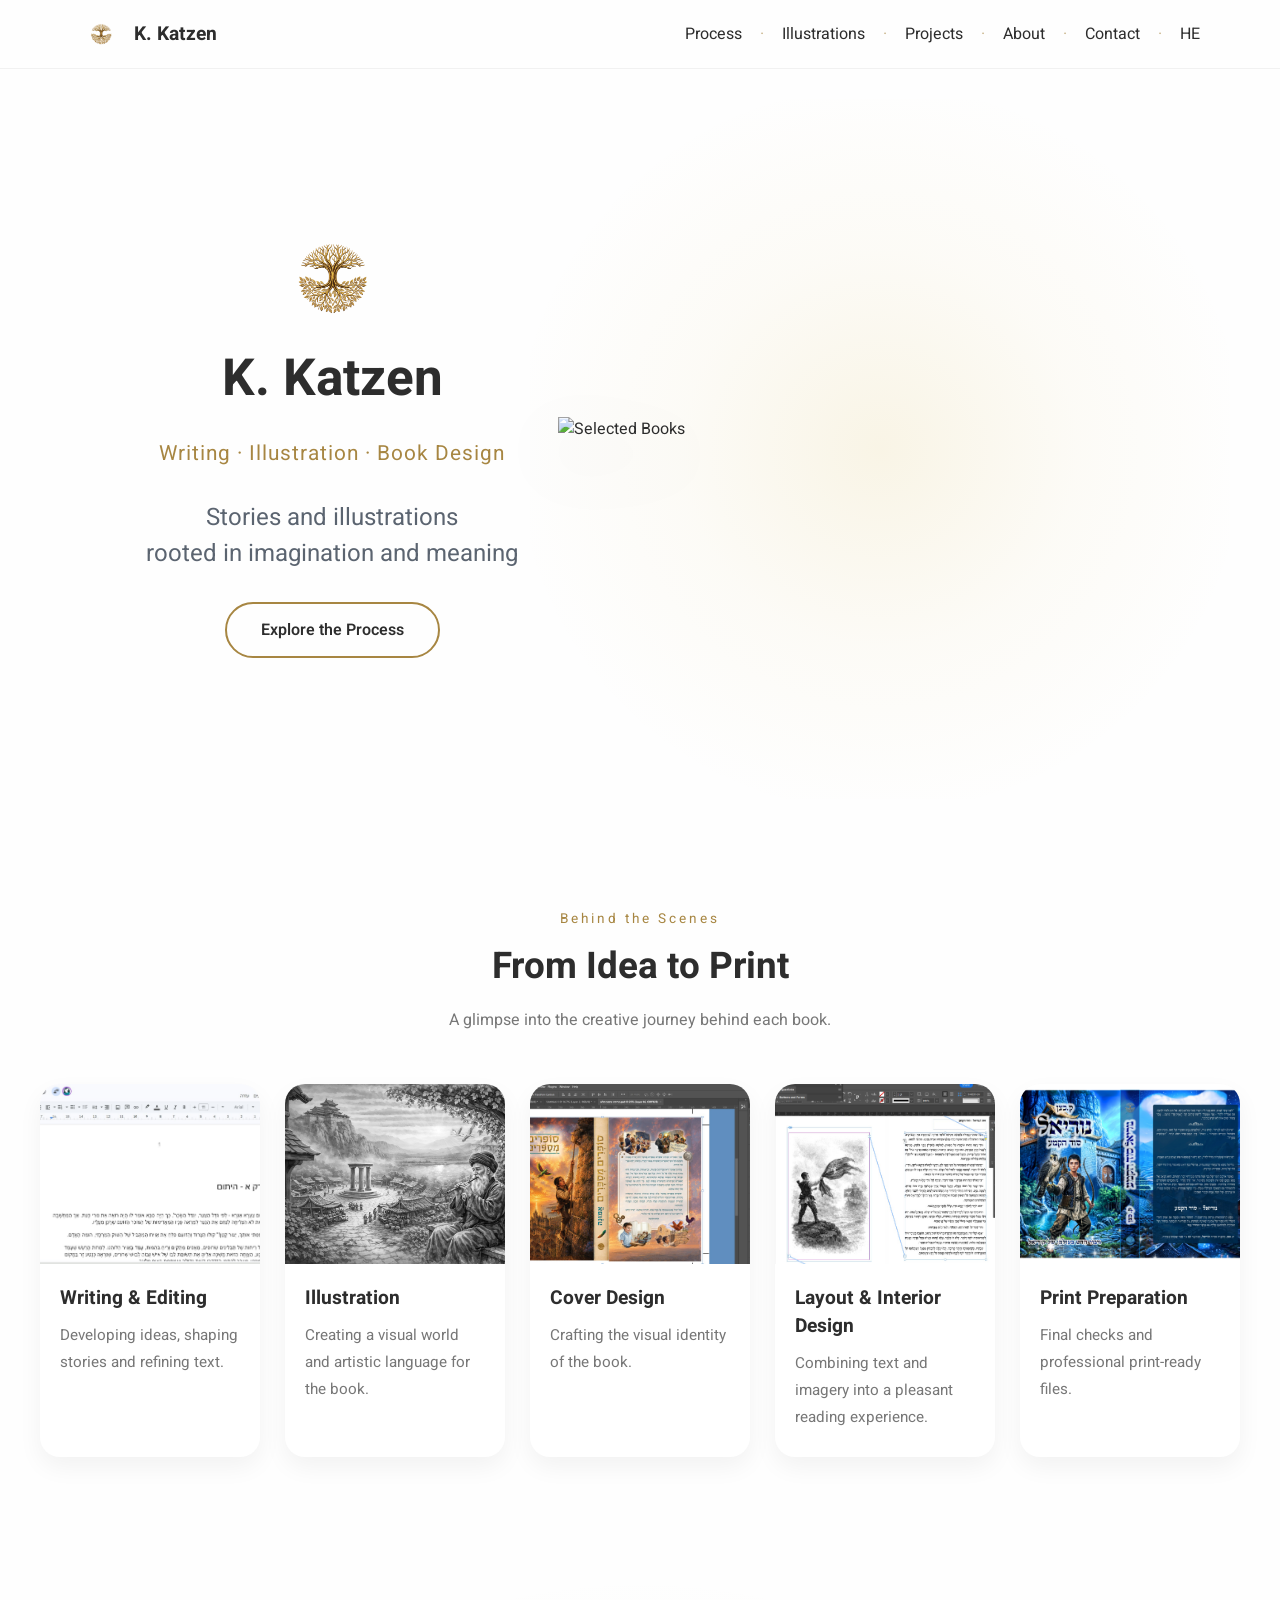
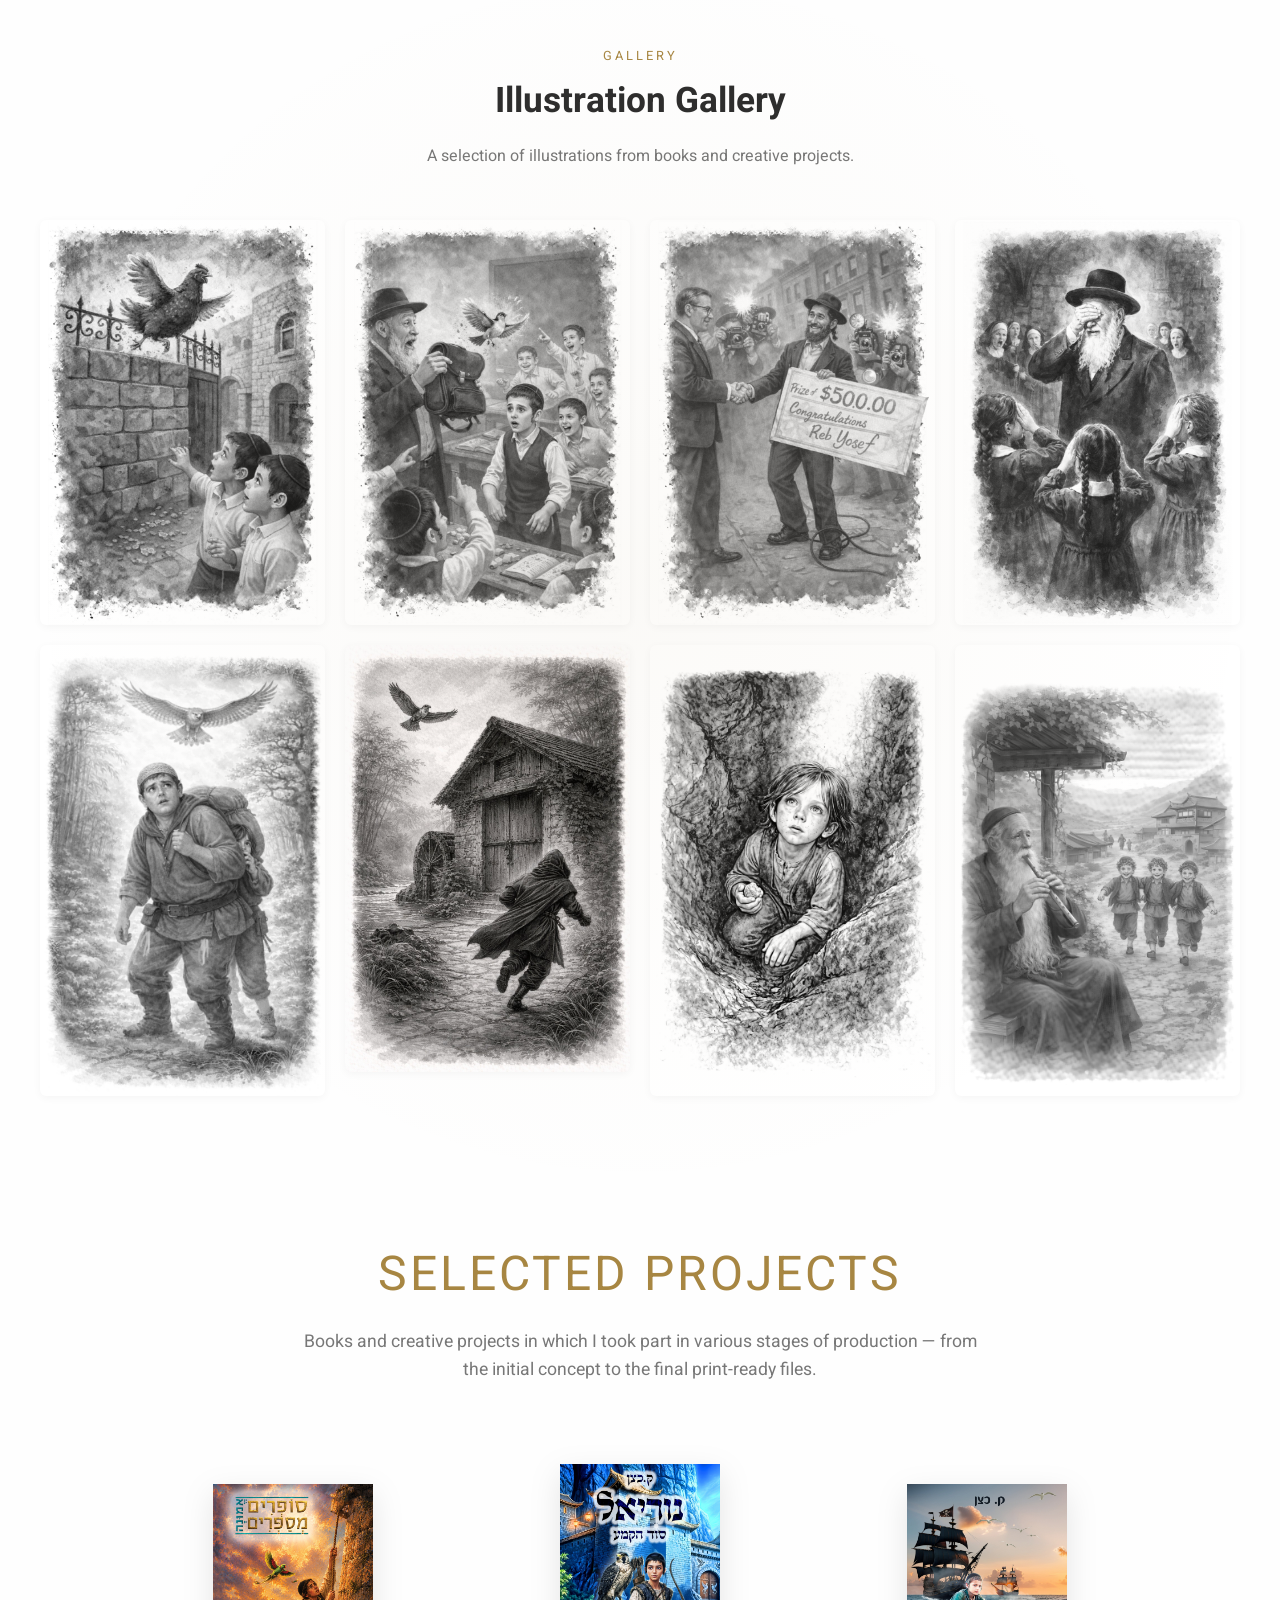
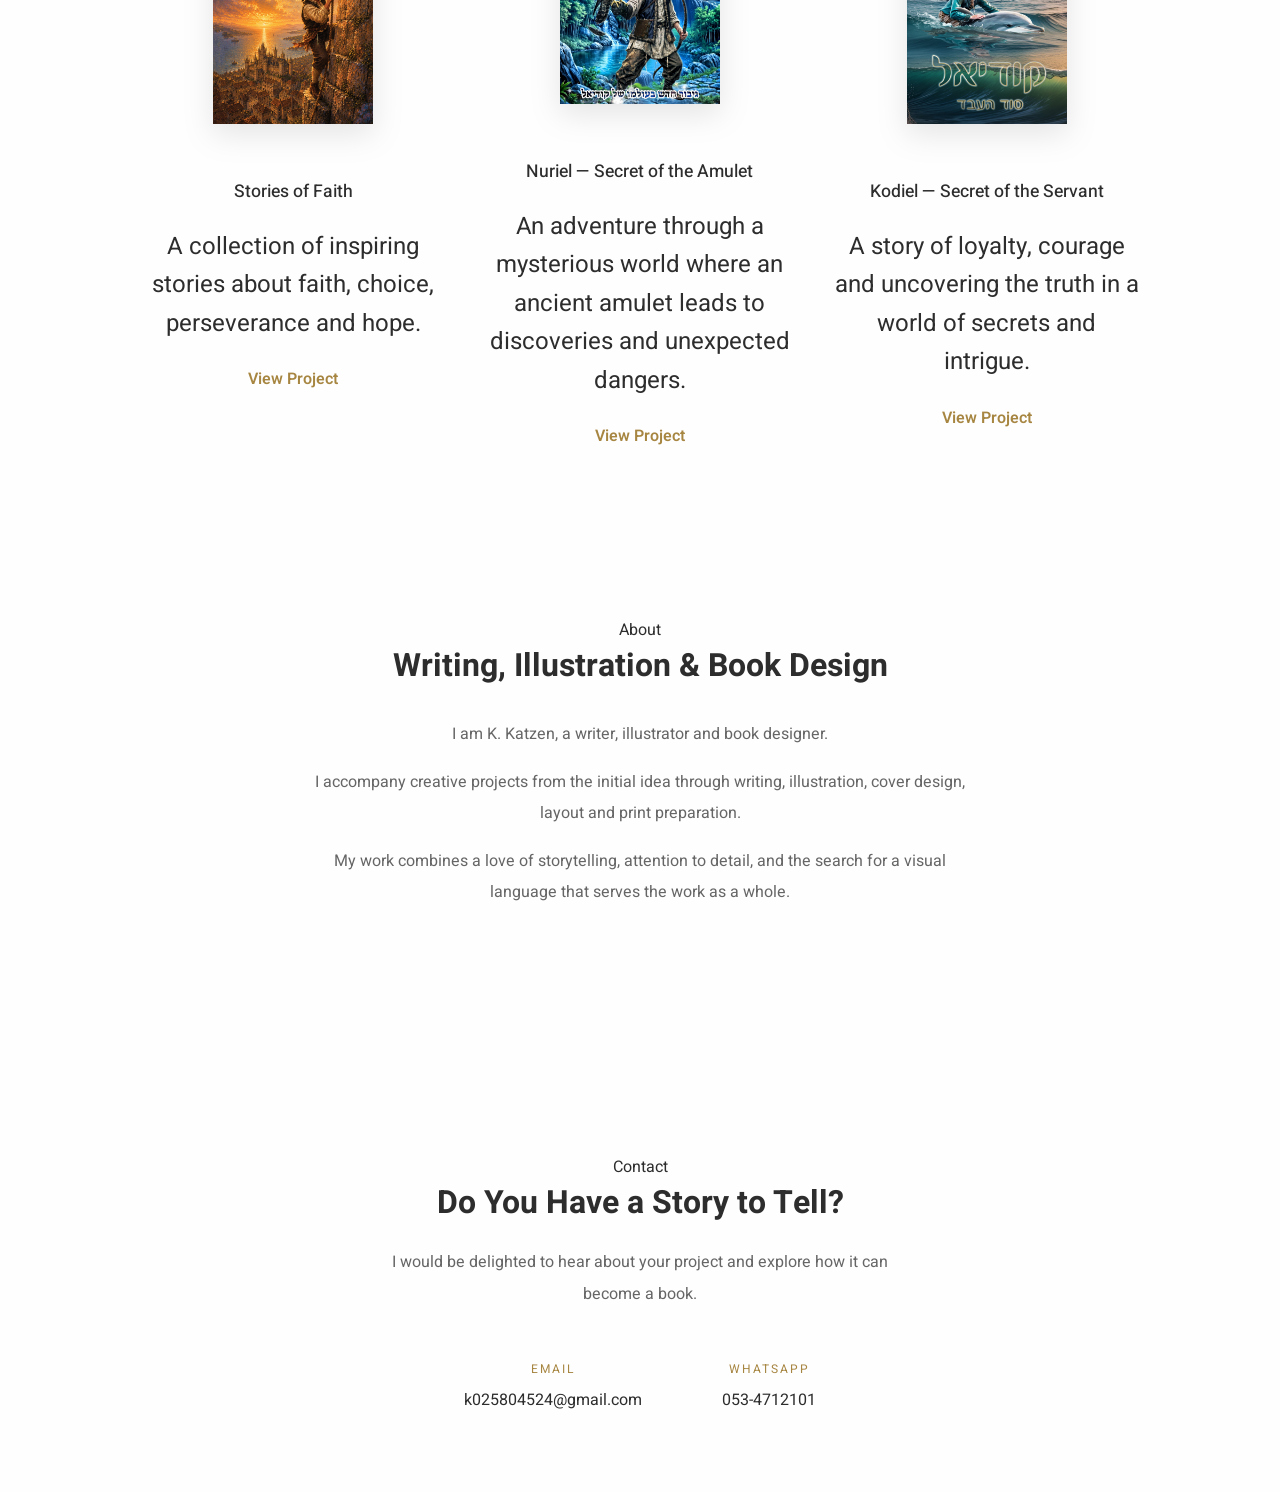
==== en/index.html @ 832d8369 "Update index.html" ====
<!DOCTYPE html>
<html lang="en">
<head>
<meta charset="UTF-8">
<meta name="viewport" content="width=device-width, initial-scale=1.0">
<title>K. Katzen</title>

<link rel="stylesheet" href="../css/style.css">
<link rel="preconnect" href="https://fonts.googleapis.com">
<link rel="preconnect" href="https://fonts.gstatic.com" crossorigin>
<link href="https://fonts.googleapis.com/css2?family=Heebo:wght@300;400;500;700;800&display=swap" rel="stylesheet">
    <link rel="icon" type="image/png" href="../images/logo.png">
</head>
<body>

<header class="site-header">
    <a href="index.html" class="brand">
        <img src="../images/logo.png" alt="Logo">
        <span>K. Katzen</span>
    </a>

    <nav>
        <a href="#process">Process</a><span>·</span>
        <a href="#illustrations">Illustrations</a><span>·</span>
        <a href="#books">Projects</a><span>·</span>
        <a href="#about">About</a><span>·</span>
        <a href="#contact">Contact</a><span>·</span>
        <a href="../index.html">HE</a>
    </nav>
</header>

<section class="hero">
    <div class="text">
        <img class="logo" src="../images/logo.png" alt="K. Katzan">
        <h1>K. Katzen</h1>

        <p class="tagline">Writing · Illustration · Book Design</p>

        <p class="subtitle">
            Stories and illustrations<br>
            rooted in imagination and meaning
        </p>

        <a class="button" href="#process">
            Explore the Process
        </a>
    </div>

    <div class="hero-particles"></div>

    <img class="book-cover"
         src="../images/books-showcase.png"
         alt="Selected Books">
</section>

<section id="process" class="process">
    <div class="process-header">
        <span class="process-tag">Behind the Scenes</span>
        <h2>From Idea to Print</h2>
        <p>A glimpse into the creative journey behind each book.</p>
    </div>

    <div class="process-grid">
        <div class="process-card">
            <img src="../images/process-writing.jpg" alt="Writing">
            <h3>Writing & Editing</h3>
            <p>Developing ideas, shaping stories and refining text.</p>
        </div>

        <div class="process-card">
            <img src="../images/process-illustration.jpg" alt="Illustration">
            <h3>Illustration</h3>
            <p>Creating a visual world and artistic language for the book.</p>
        </div>

        <div class="process-card">
            <img src="../images/process-cover.jpg" alt="Cover Design">
            <h3>Cover Design</h3>
            <p>Crafting the visual identity of the book.</p>
        </div>

        <div class="process-card">
            <img src="../images/process-layout.jpg" alt="Layout">
            <h3>Layout & Interior Design</h3>
            <p>Combining text and imagery into a pleasant reading experience.</p>
        </div>

        <div class="process-card">
            <img src="../images/process-print.jpg" alt="Print Preparation">
            <h3>Print Preparation</h3>
            <p>Final checks and professional print-ready files.</p>
        </div>
    </div>
</section>

<section id="illustrations" class="illustrations">
    <div class="illustrations-header">
        <span class="illustrations-tag">Gallery</span>
        <h2>Illustration Gallery</h2>
        <p>A selection of illustrations from books and creative projects.</p>
    </div>

    <div class="illustrations-grid">
        <img src="../images/illustration1.jpg" alt="Illustration 1">
        <img src="../images/illustration2.jpg" alt="Illustration 2">
        <img src="../images/illustration3.jpg" alt="Illustration 3">
        <img src="../images/illustration4.jpg" alt="Illustration 4">
        <img src="../images/illustration5.jpg" alt="Illustration 5">
        <img src="../images/illustration6.jpg" alt="Illustration 6">
        <img src="../images/illustration7.jpg" alt="Illustration 7">
        <img src="../images/illustration8.jpg" alt="Illustration 8">
    </div>
</section>

<section id="books" class="books">
    <div class="books-header">
        <span class="books-tag2">Selected Projects</span>
        <p class="section-intro">
            Books and creative projects in which I took part in various stages of production — from the initial concept to the final print-ready files.
        </p>
    </div>

    <div class="books-grid">

        <a href="book-sofrim.html" class="book-card">
            <div class="book-image">
                <img src="../images/sofrim.png" alt="Stories of Faith">
            </div>
            <h3>Stories of Faith</h3>
            <p>A collection of inspiring stories about faith, choice, perseverance and hope.</p>
            <span class="book-link">View Project</span>
        </a>

        <a href="book-nuriel.html" class="book-card featured">
            <div class="book-image">
                <img src="../images/nuriel.png" alt="Nuriel – Secret of the Amulet">
            </div>
            <h3>Nuriel — Secret of the Amulet</h3>
            <p>An adventure through a mysterious world where an ancient amulet leads to discoveries and unexpected dangers.</p>
            <span class="book-link">View Project</span>
        </a>

        <a href="book-kodiel.html" class="book-card">
            <div class="book-image">
                <img src="../images/aeved.png" alt="Kodiel – Secret of the Servant">
            </div>
            <h3>Kodiel — Secret of the Servant</h3>
            <p>A story of loyalty, courage and uncovering the truth in a world of secrets and intrigue.</p>
            <span class="book-link">View Project</span>
        </a>

    </div>
</section>

<section id="about" class="about">
    <div class="about-content">
        <span class="section-tag">About</span>

        <h2>Writing, Illustration & Book Design</h2>

        <p>I am K. Katzen, a writer, illustrator and book designer.</p>

        <p>
            I accompany creative projects from the initial idea through writing,
            illustration, cover design, layout and print preparation.
        </p>

        <p>
            My work combines a love of storytelling, attention to detail,
            and the search for a visual language that serves the work as a whole.
        </p>
    </div>
</section>

<section id="contact" class="contact">
    <div class="contact-content">

        <span class="section-tag">Contact</span>

        <h2>Do You Have a Story to Tell?</h2>

        <p>
            I would be delighted to hear about your project and explore how it can become a book.
        </p>

        <div class="contact-details">

            <div class="contact-item">
                <span class="contact-title">Email</span>
                <a href="mailto:k025804524@gmail.com">k025804524@gmail.com</a>
            </div>

            <div class="contact-item">
                <span class="contact-title">WhatsApp</span>
                <a href="https://wa.me/972534712101">053-4712101</a>
            </div>

        </div>

    </div>
</section>

<div id="lightbox" class="lightbox">

    <button class="lightbox-close">×</button>

    <button class="lightbox-prev">‹</button>

    <img id="lightbox-img" src="" alt="">

    <button class="lightbox-next">›</button>

    <div class="lightbox-counter">
        <span id="current-image">1</span>
        /
        <span id="total-images">1</span>
    </div>

</div>
<script>

document.addEventListener('DOMContentLoaded', () => {

    const images =
        Array.from(document.querySelectorAll('.illustrations-grid img'));

    const lightbox =
        document.getElementById('lightbox');

    const lightboxImg =
        document.getElementById('lightbox-img');

  const prevBtn =
document.querySelector('.lightbox-prev');

const nextBtn =
document.querySelector('.lightbox-next');
   
    const currentImage =
        document.getElementById('current-image');

    const totalImages =
        document.getElementById('total-images');
   document
.querySelector('.lightbox-close')
.addEventListener('click',closeLightbox);

    let currentIndex = 0;

    let touchStartX = 0;
    let touchEndX = 0;

    totalImages.textContent = images.length;

    function updateCounter(){

        currentImage.textContent = currentIndex + 1;

    }

    function openImage(index){

        currentIndex = index;

        lightboxImg.src = images[index].src;

        updateCounter();

        lightbox.classList.add('active');

        document.body.style.overflow = 'hidden';
    }

    function closeLightbox(){

        lightbox.classList.remove('active');

        document.body.style.overflow = '';

    }

    function nextImage(){

        currentIndex++;

        if(currentIndex >= images.length){

            currentIndex = 0;
        }

        lightboxImg.src = images[currentIndex].src;

        updateCounter();
    }

    function prevImage(){

        currentIndex--;

        if(currentIndex < 0){

            currentIndex = images.length - 1;
        }

        lightboxImg.src = images[currentIndex].src;

        updateCounter();
    }

    images.forEach((img,index)=>{

        img.addEventListener('click',()=>{

            openImage(index);

        });

    });

    nextBtn.addEventListener('click',(e)=>{

        e.stopPropagation();

        nextImage();

    });

    prevBtn.addEventListener('click',(e)=>{

        e.stopPropagation();

        prevImage();

    });

    document.addEventListener('keydown',(e)=>{

        if(!lightbox.classList.contains('active')) return;

        if(e.key === 'ArrowRight'){

            nextImage();
        }

        if(e.key === 'ArrowLeft'){

            prevImage();
        }

        if(e.key === 'Escape'){

            closeLightbox();
        }

    });

    lightbox.addEventListener('click',(e)=>{

        if(e.target === lightbox){

            closeLightbox();
        }

    });

    lightboxImg.addEventListener('touchstart',(e)=>{

        touchStartX = e.changedTouches[0].screenX;

    });

    lightboxImg.addEventListener('touchend',(e)=>{

        touchEndX = e.changedTouches[0].screenX;

        const swipeDistance =
            touchEndX - touchStartX;

        if(swipeDistance > 60){

            prevImage();
        }

        if(swipeDistance < -60){

            nextImage();
        }

    });

});

</script>
</body>
</html>
---- css/style.css ----
:root{
    --gold:#A78642;
    --dark:#2D2D2D;
    --turquoise:#4E9AA4;
    --bg:#FEFEFE;
}
html{
    scroll-behavior:smooth;
}
/* HEADER */

.site-header{
    position:sticky;
    top:0;

    display:flex;
    justify-content:space-between;
    align-items:center;

    padding:20px 80px;

    background:rgba(254,254,254,.92);
    backdrop-filter:blur(10px);

    z-index:1000;

    border-bottom:1px solid rgba(0,0,0,.05);
}
.brand{
    display:flex;
    align-items:center;
    gap:12px;

    text-decoration:none;
    color:inherit;
}

.brand img{
    width:42px;
}

.brand span{
    font-size:1.2rem;
    font-weight:700;
    color:var(--dark);
}

.site-header nav{
    display:flex;
    align-items:center;
    gap:18px;
}

.site-header nav span{
    color:var(--gold);
    opacity:.6;
}

.site-header nav a{
    text-decoration:none;
    color:var(--dark);
    font-size:1rem;
    transition:.3s;
}

.site-header nav a:hover{
    color:var(--gold);
}

body{
    margin:0;
    background:#fefefe;
    font-family:'Heebo',sans-serif;
    color:#2d2d2d;
}
.logo{
    width:140px;
    display:block;
    margin:0 auto 25px;
}

/* צמצום הרווח הכללי והגדלת אזור התוכן */
.hero {
    position: relative;

    min-height: 80vh;
    display: flex;
    align-items: center;
    justify-content: center;
    gap: 20px;
    padding: 20px 40px;
}

.hero > img{
    max-width:700px;
    filter:drop-shadow(0px 25px 35px rgba(0,0,0,.15));
}

.text {
    max-width: 420px; /* הוקטן מ-550px כדי שהטקסט יהיה קומפקטי ואסוף */
    text-align: center;
}

h1 {
    font-size: 3.2rem; /* הוקטן מ-4.2rem כדי להחזיר פרופורציה */
    font-weight: 700;
    color: var(--dark);
    margin: 0;
}

p{
    font-size:24px;
    line-height:1.6;
}

.button {
    display: block;
    width: fit-content;
    margin: 15px auto 0;
    padding: 14px 34px;
    border: 2px solid var(--gold);
    border-radius: 999px;
    color: var(--dark);
    background: transparent; /* נשאר שקוף כפי שביקשת */
    text-decoration: none;
    font-weight: 600;
    transition: all .3s ease;
}

.button:hover {
    background: var(--gold);
    color: white;
}
.subtitle{
    max-width:420px;
    margin:30px auto;
    line-height:1.5;
    color:#5B6470;
}
.tagline{
    color:var(--gold);
    font-size:1.3rem;
    margin-top:20px;
    letter-spacing:1px;
}
.book-cover {
    transform: translateY(-20px); /* הרמה קלה ומעודנת יותר של הספר */
    
    /* הגדלת המידות */
    max-width: 600px; /* הגדלנו מ-450px כדי לאפשר לו לגדול במסכים גדולים */
    width: 45vw;      /* הגדלנו מ-35vw - עכשיו הוא יתפוס כמעט חצי מרוחב המסך */
    
    filter: drop-shadow(0 30px 40px rgba(0,0,0,.15));
    transition: transform .3s ease; /* הוספת אנימציה חלקה */
}
.hero::before {
    content: "";
    position: absolute;

    width: 700px;
    height: 700px;

    right: 50px;
    top: 50%;

    transform: translateY(-50%);

    background: radial-gradient(
        circle,
        rgba(212,175,55,.12) 0%,
        rgba(212,175,55,.04) 40%,
        transparent 75%
    );

    pointer-events: none;
}

.hero-books{
    display:flex;
    justify-content:center;
    gap:15px;
    margin-top:40px;
}

.hero-books img{
    height:120px;
    width:auto;

    border-radius:8px;

    box-shadow:
        0 10px 25px rgba(0,0,0,.12);

    transition:.3s;
}

.hero-books img:hover{
    transform:translateY(-5px);
}
/* האזור הכללי של הספרים */
.books-header{
    text-align:center;
    max-width:700px;
    margin:0 auto 60px;
}

.books-tag{
    display:block;
    color:var(--gold);
    font-size:.9rem;
    letter-spacing:3px;
    margin-bottom:10px;
    text-transform:uppercase;
}
.books-tag2{
    display:block;
    color:var(--gold);
    font-size:3rem;
    letter-spacing:3px;
    margin-bottom:10px;
    text-transform:uppercase;
}
.book-image{
    display:flex;
    justify-content:center;
    align-items:center;
    min-height:320px;
}

.featured{
    transform:translateY(-20px);
}

.featured img{
    max-width:190px;
}

.featured:hover{
    transform:translateY(-28px);
}
.book-link{
    color:var(--gold);
    font-weight:600;
}
@media (max-width:900px){

    .featured{
        transform:none;
    }

    .featured:hover{
        transform:translateY(-8px);
    }

}

.books {
    padding: 40px 80px; /* הוקטן מ-120px כדי להקפיץ את הספרים למעלה */
    background: #fefefe;
}

/* כותרת קומפקטית יותר */
.books h2 {
    text-align: center;
    font-size: 2.2rem; /* הוקטן מ-3rem */
    color: var(--dark);
    margin: 0 0 5px 0;
}

/* פסקה קרובה יותר */
.section-intro {
    text-align: center;
    color: #777;
    margin-bottom: 30px; /* הוקטן מ-60px כדי שהגריד יעלה למעלה */
    font-size: 1.1rem;
}

/* גריד הספרים */
.books-grid {
    display: grid;
    grid-template-columns: repeat(3, 1fr);
    gap: 40px;
    max-width: 1000px; /* שומר על הספרים מרוכזים ויפים */
    margin: 0 auto;
}

/* עיצוב כרטיס הספר כקישור נלחץ */
.book-card {
    text-align: center;
    text-decoration: none; /* מבטל קו תחתון של קישורים */
    color: inherit; /* שומר על צבע הטקסט המקורי */
    display: block;
}

/* הקטנת תמונות הספרים כדי שייכנסו בבת אחת */
.book-card img {
    width: 100%;
    max-width: 160px; /* הוקטן מ-200px כדי למנוע חיתוך במסכים קטנים */
    height: auto;
    transition: transform .35s ease, filter .35s ease;
    filter: drop-shadow(0 10px 15px rgba(0,0,0,.10));
}

/* אפקט מעבר עכבר יוקרתי */
.book-card img:hover {
    transform: translateY(-8px) scale(1.04);
    filter: drop-shadow(0 15px 25px rgba(0,0,0,.15));
}

/* כותרת הספר מתחת לתמונה */
.book-card h3 {
    margin-top: 15px;
    font-size: 1.1rem;
    font-weight: 500;
    color: var(--dark);
    transition: color 0.3s ease;
}

/* שינוי צבע הטקסט כשהעכבר מעל כל אזור הכרטיס */
.book-card:hover h3 {
    color: var(--gold);
}


/* =========================
   PROCESS
========================= */

.process{
    padding:80px 40px 100px;
    background:#fefefe;
}

.process-header{
    text-align:center;
    margin-bottom:50px;
}

.process-tag{
    display:block;

    color:var(--gold);

    font-size:.85rem;

    letter-spacing:3px;

    margin-bottom:10px;
}

.process-header h2{
    font-size:2.3rem;

    margin:0 0 15px;

    color:var(--dark);
}

.process-header p{
    font-size:1rem;

    color:#777;

    margin:0;
}

.process-grid{

    max-width:1300px;

    margin:auto;

    display:grid;

    grid-template-columns:
        repeat(auto-fit,minmax(220px,1fr));

    gap:25px;
}

.process-card{

    background:white;

    border-radius:20px;

    overflow:hidden;

    box-shadow:
        0 10px 25px rgba(0,0,0,.05);

    transition:
        transform .3s ease,
        box-shadow .3s ease;
}

.process-card:hover{

    transform:translateY(-6px);

    box-shadow:
        0 20px 40px rgba(0,0,0,.1);
}

.process-card img{

    width:100%;

    height:180px;

    object-fit:cover;

    display:block;
}

.process-card h3{

    margin:20px 20px 10px;

    font-size:1.2rem;

    color:var(--dark);
}

.process-card p{

    margin:0 20px 25px;

    font-size:.95rem;

    line-height:1.8;

    color:#777;
}

/* MOBILE */

@media (max-width:900px){

    .process{
        padding:60px 25px 80px;
    }

    .process-header h2{
        font-size:1.9rem;
    }

    .process-grid{
        grid-template-columns:1fr;
    }
}
/* =========================
   ILLUSTRATIONS
========================= */

.illustrations{

    position:relative;

    padding:90px 40px;

    background:#fefefe;
}

.illustrations::before{

    content:"";

    position:absolute;

    inset:0;

    background:
        radial-gradient(
            circle at center,
            rgba(167,134,66,.04),
            transparent 70%
        );

    pointer-events:none;
}

.illustrations-header{

    text-align:center;

    max-width:700px;

    margin:0 auto 50px;
}

.illustrations-tag{

    display:block;

    color:var(--gold);

    font-size:.8rem;

    letter-spacing:3px;

    margin-bottom:10px;

    text-transform:uppercase;
}

.illustrations-header h2{

    margin:0 0 15px;

    font-size:2.2rem;

    font-weight:700;

    color:var(--dark);
}

.illustrations-header p{

    margin:0;

    font-size:1rem;

    color:#777;

    line-height:1.8;
}

/* =========================
   MASONRY GALLERY
========================= */

.illustrations-grid{

    max-width:1400px;

    margin:auto;

    column-count:4;

    column-gap:20px;
}

.illustrations-grid img{

    width:100%;

    display:block;

    margin-bottom:20px;

    border-radius:6px;

    cursor:pointer;

    background:white;

   box-shadow:
    0 2px 8px rgba(0,0,0,.04);

    transition:
        transform .3s ease,
        box-shadow .3s ease;
}

.illustrations-grid img:hover{

    transform:translateY(-5px);

    box-shadow:
        0 18px 40px rgba(0,0,0,.14);
}

/* =========================
   LIGHTBOX
========================= */

.lightbox{

    position:fixed;

    inset:0;

    display:flex;

    justify-content:center;

    align-items:center;

   background:rgba(254,254,254,.96);

backdrop-filter:blur(10px);

    opacity:0;

    visibility:hidden;

    transition:.25s ease;

    z-index:9999;
}

.lightbox.active{

    opacity:1;

    visibility:visible;
}
.lightbox-close{

    position:absolute;

    top:25px;
    right:30px;

    border:none;
    background:none;

    font-size:42px;
    font-weight:300;

    color:rgba(120,120,120,.8);

    cursor:pointer;

    transition:.2s;
}

.lightbox-close:hover{
    color:var(--gold);
}
.lightbox-prev,
.lightbox-next{

    position:absolute;

    top:50%;

    transform:translateY(-50%);

    border:none;
    background:none;

    font-size:70px;

    font-weight:200;

    color:rgba(140,140,140,.55);

    cursor:pointer;

    transition:.25s;

    z-index:10000;
}

.lightbox-prev{
    left:35px;
}

.lightbox-next{
    right:35px;
}

.lightbox-prev:hover,
.lightbox-next:hover{

    color:rgba(140,140,140,.95);
}

/* =========================
   TABLET
========================= */

@media (max-width:1100px){

    .illustrations-grid{
        column-count:3;
    }
}

/* =========================
   MOBILE
========================= */

@media (max-width:768px){

    .illustrations{

        padding:70px 25px;
    }

    .illustrations-grid{
        column-count:2;
    }

    .illustrations-header h2{
        font-size:1.8rem;
    }
}

@media (max-width:500px){

    .illustrations-grid{
        column-count:1;
    }
}
.lightbox-counter{

    position:absolute;

    bottom:35px;

    left:50%;

    transform:translateX(-50%);

    color:rgba(167,134,66,.9);

    font-size:.95rem;

    font-weight:400;

    letter-spacing:3px;

    z-index:10000;
}
.lightbox img{

    max-width:90vw;
    max-height:90vh;

    border-radius:12px;

    user-select:none;
    -webkit-user-drag:none;

    box-shadow:
        0 20px 60px rgba(0,0,0,.4);
}
.lightbox-prev,
.lightbox-next{
    opacity:.75;
}

.lightbox:hover .lightbox-prev,
.lightbox:hover .lightbox-next{
    opacity:1;
}
.lightbox-prev-zone,
.lightbox-next-zone{

    position:absolute;

    top:0;
    bottom:0;

    width:30%;

    cursor:pointer;

    z-index:10000;
}

.lightbox-prev-zone{

    left:0;
}

.lightbox-next-zone{

    right:0;
}
/* =========================
MOBILE
========================= */

@media (max-width:900px){

```
.services{
    padding:80px 30px;
}

.process{
    padding:80px 30px;
}

.process-steps{
    grid-template-columns:1fr;
}

.process-steps div:not(:last-child)::after{
    content:"↓";

    left:50%;
    top:auto;
    bottom:-22px;

    transform:translateX(-50%);
}
    }
@media (max-width:900px){

    .books-grid{
        grid-template-columns:repeat(2,1fr);
    }
}

@media (max-width:600px){

    .books-grid{
        grid-template-columns:1fr;
    }
}
/* =========================
   ABOUT
========================= */

.about{

    padding:110px 40px;

    background:#fefefe;
}

.about-content{

    max-width:680px;

    margin:0 auto;

    text-align:center;
}

.about h2{

    margin:0 0 30px;

    font-size:2rem;

    font-weight:700;

    color:var(--dark);
}

.about p{

    margin:0 0 18px;

    font-size:1rem;

    line-height:1.9;

    color:#666;
}
/* =========================
   CONTACT
========================= */

.contact{

    padding:120px 40px 80px;

    background:#fefefe;
}

.contact-content{

    max-width:800px;

    margin:auto;

    text-align:center;
}

.contact h2{

    margin:0 0 20px;

    font-size:2rem;

    color:var(--dark);
}

.contact p{

    margin:0 auto 50px;

    max-width:500px;

    font-size:1rem;

    line-height:2;

    color:#666;
}

.contact-details{

    display:flex;

    justify-content:center;

    gap:80px;

    flex-wrap:wrap;
}

.contact-item{

    display:flex;

    flex-direction:column;

    gap:10px;
}

.contact-title{

    font-size:.75rem;

    letter-spacing:2px;

    text-transform:uppercase;

    color:var(--gold);
}

.contact-item a{

    text-decoration:none;

    color:var(--dark);

    font-size:1rem;

    transition:.3s;
}

.contact-item a:hover{

    color:var(--gold);
}

}
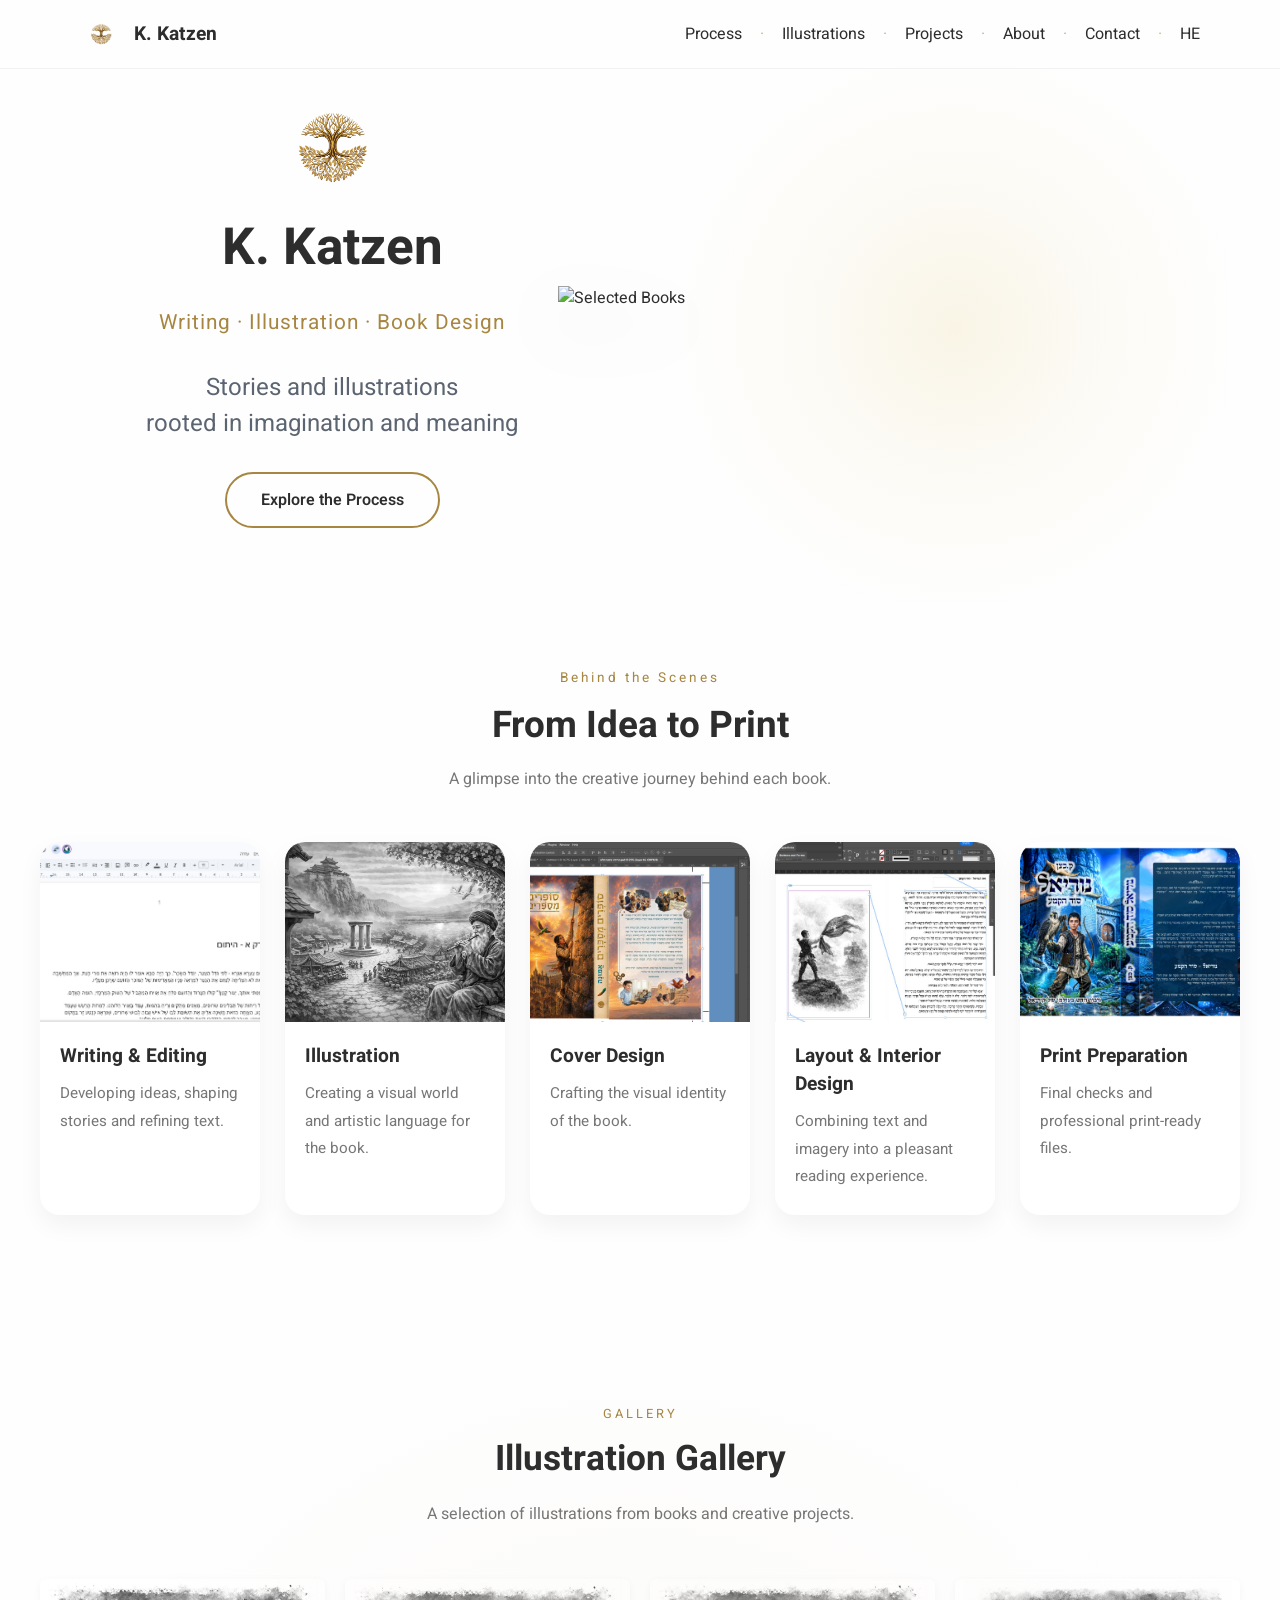
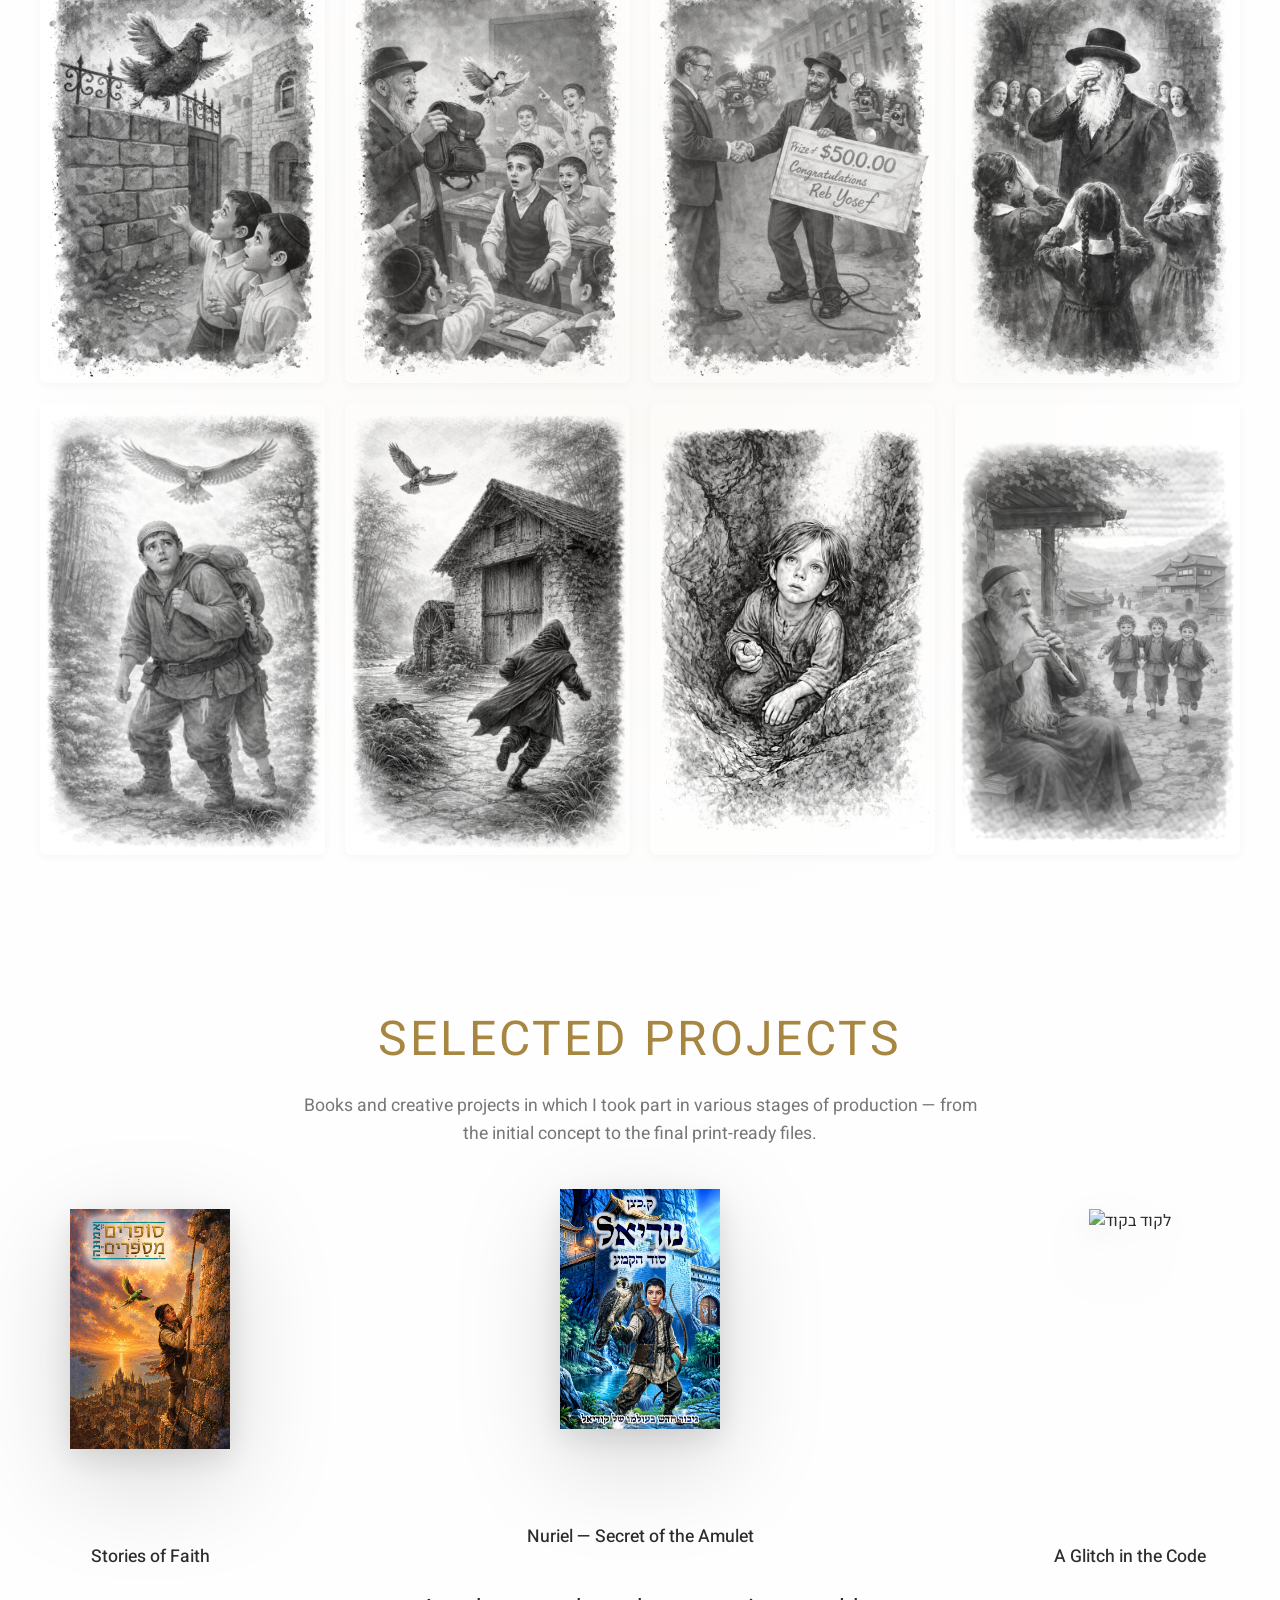
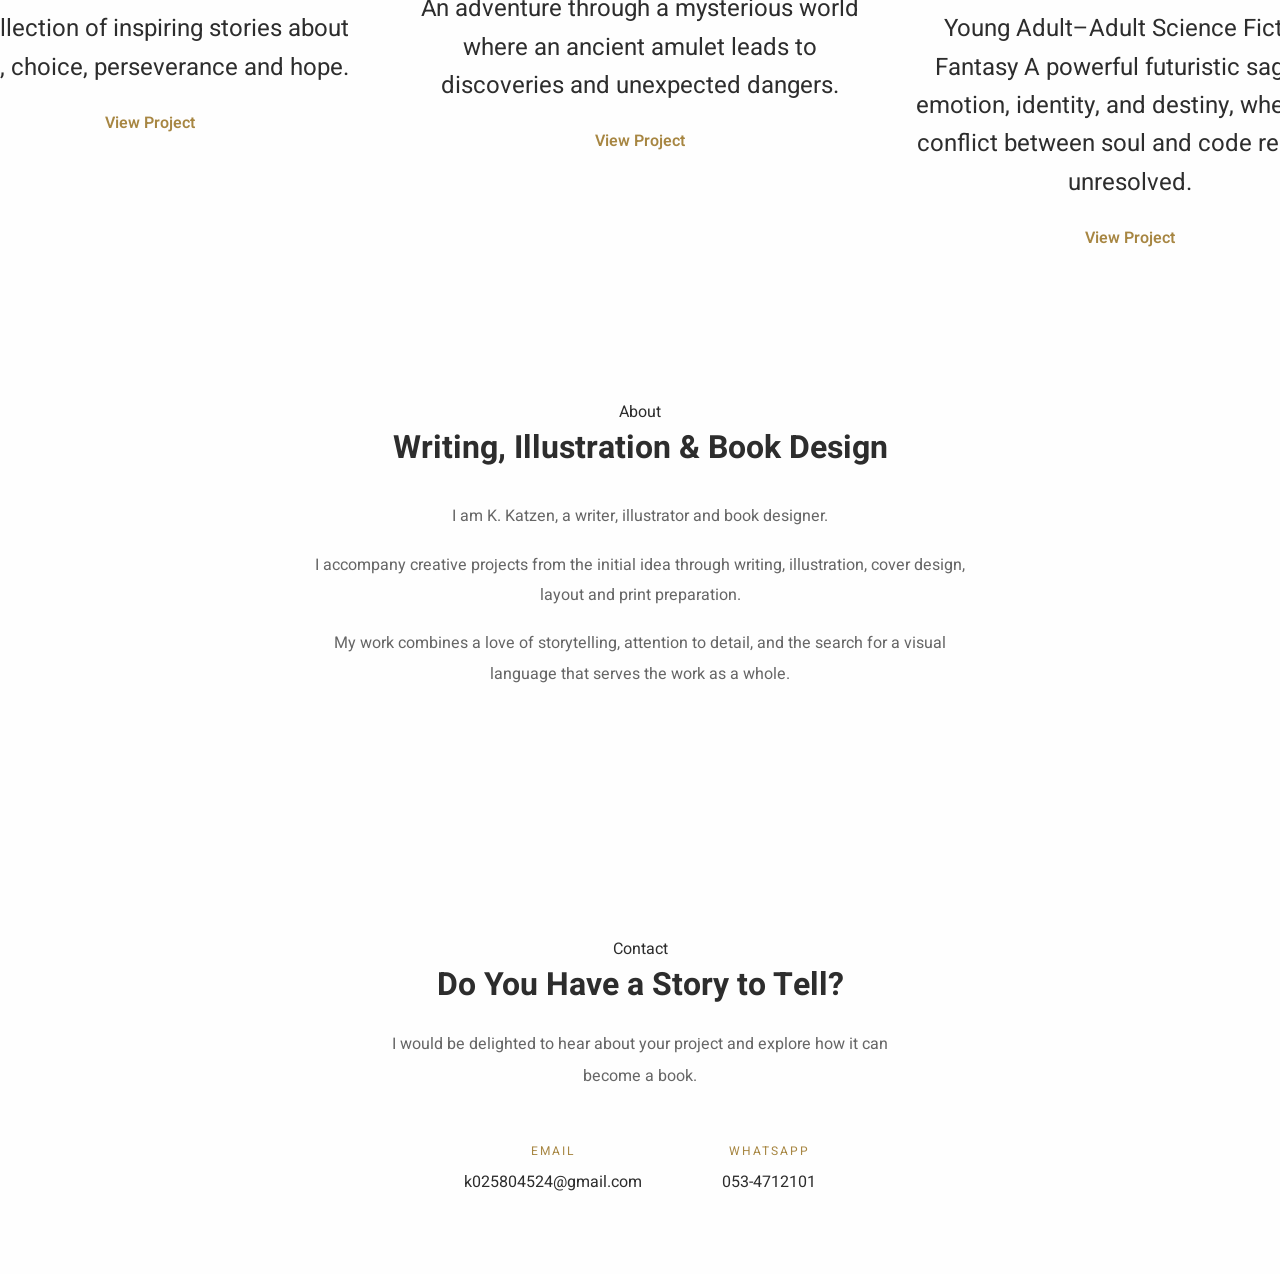
==== commit 0851a22f: "Update index.html" ====
--- a/en/index.html
+++ b/en/index.html
@@ -122,7 +122,7 @@
 
     <div class="books-grid">
 
-        <a href="book-sofrim.html" class="book-card">
+        <a href="../book-sofrim.html" class="book-card">
             <div class="book-image">
                 <img src="../images/sofrim.png" alt="Stories of Faith">
             </div>
@@ -131,7 +131,7 @@
             <span class="book-link">View Project</span>
         </a>
 
-        <a href="book-nuriel.html" class="book-card featured">
+        <a href="../book-nuriel.html" class="book-card featured">
             <div class="book-image">
                 <img src="../images/nuriel.png" alt="Nuriel – Secret of the Amulet">
             </div>
@@ -140,14 +140,22 @@
             <span class="book-link">View Project</span>
         </a>
 
-        <a href="book-kodiel.html" class="book-card">
-            <div class="book-image">
-                <img src="../images/aeved.png" alt="Kodiel – Secret of the Servant">
-            </div>
-            <h3>Kodiel — Secret of the Servant</h3>
-            <p>A story of loyalty, courage and uncovering the truth in a world of secrets and intrigue.</p>
-            <span class="book-link">View Project</span>
-        </a>
+         <a href="../lakud.html" class="book-card">
+
+        <div class="book-image">
+            <img src="images/lakud-book.jpg" alt="לקוד בקוד">
+        </div>
+
+        <h3>A Glitch in the Code</h3>
+
+        <p>
+            Young Adult–Adult Science Fiction Fantasy
+A powerful futuristic saga of emotion, identity, and destiny, where the conflict between soul and code remains unresolved.
+        </p>
+
+        <span class="book-link">View Project</span>
+
+    </a>
 
     </div>
 </section>
--- a/css/style.css
+++ b/css/style.css
@@ -73,6 +73,7 @@
     background:#fefefe;
     font-family:'Heebo',sans-serif;
     color:#2d2d2d;
+    overflow-x: hidden; /* חוסם יצירת גלילה אופקית מכל אלמנט שחורג */
 }
 .logo{
     width:140px;
@@ -82,14 +83,18 @@
 
 /* צמצום הרווח הכללי והגדלת אזור התוכן */
 .hero {
+
     position: relative;
 
-    min-height: 80vh;
     display: flex;
+
     align-items: center;
+
     justify-content: center;
+
     gap: 20px;
-    padding: 20px 40px;
+
+    padding: 40px 40px 60px;
 }
 
 .hero > img{
@@ -158,8 +163,8 @@
     content: "";
     position: absolute;
 
-    width: 700px;
-    height: 700px;
+    width: 550px;
+    height: 550px;
 
     right: 50px;
     top: 50%;
@@ -256,7 +261,7 @@
 }
 
 .books {
-    padding: 40px 80px; /* הוקטן מ-120px כדי להקפיץ את הספרים למעלה */
+    padding: 40px 40px; /* הוקטן מ-120px כדי להקפיץ את הספרים למעלה */
     background: #fefefe;
 }
 
@@ -280,17 +285,22 @@
 .books-grid {
     display: grid;
     grid-template-columns: repeat(3, 1fr);
-    gap: 40px;
+   gap: 40px;
     max-width: 1000px; /* שומר על הספרים מרוכזים ויפים */
     margin: 0 auto;
+    justify-content: center; /* ממרכז את העמודות בתוך המרחב */
+    justify-items: center;   /* ממרכז את התוכן של כל כרטיס בתוך העמודה שלו */
 }
 
 /* עיצוב כרטיס הספר כקישור נלחץ */
 .book-card {
     text-align: center;
-    text-decoration: none; /* מבטל קו תחתון של קישורים */
-    color: inherit; /* שומר על צבע הטקסט המקורי */
-    display: block;
+    text-decoration: none;
+    color: inherit;
+    display: flex;         /* שינוי ל-flex עוזר לשלוט ביישור הפנימי */
+    flex-direction: column;
+    align-items: center;   /* ממרכז את התמונה והטקסט אחד תחת השני */
+    width: 100%;           /* מבטיח פריסה שווה */
 }
 
 /* הקטנת תמונות הספרים כדי שייכנסו בבת אחת */
@@ -775,41 +785,33 @@
 /* =========================
 MOBILE
 ========================= */
-
 @media (max-width:900px){
-
-```
-.services{
-    padding:80px 30px;
-}
-
-.process{
-    padding:80px 30px;
-}
-
-.process-steps{
-    grid-template-columns:1fr;
-}
-
-.process-steps div:not(:last-child)::after{
-    content:"↓";
-
-    left:50%;
-    top:auto;
-    bottom:-22px;
-
-    transform:translateX(-50%);
-}
-    }
-@media (max-width:900px){
-
+    .services{
+        padding:80px 30px;
+    }
+
+    .process{
+        padding:80px 30px;
+    }
+
+    .process-steps{
+        grid-template-columns:1fr;
+    }
+
+    .process-steps div:not(:last-child)::after{
+        content:"↓";
+        left:50%;
+        top:auto;
+        bottom:-22px;
+        transform:translateX(-50%);
+    }
+    
     .books-grid{
         grid-template-columns:repeat(2,1fr);
     }
-}
+} /* סגירת המדיה קוורי של 900 פיקסלים */
 
 @media (max-width:600px){
-
     .books-grid{
         grid-template-columns:1fr;
     }
@@ -945,3 +947,285 @@
 }
 
 }
+/*daf sefer*/
+.book-page-hero{
+
+    position:relative;
+
+    padding:100px 40px 80px;
+
+    text-align:center;
+
+    overflow:hidden;
+}
+.book-page-hero::before{
+
+    content:"";
+
+    position:absolute;
+
+    width:700px;
+    height:700px;
+
+    left:50%;
+    top:50%;
+
+    transform:translate(-50%,-50%);
+
+    border-radius:50%;
+
+    background:radial-gradient(
+        circle,
+        rgba(212,175,55,.10) 0%,
+        rgba(212,175,55,.04) 40%,
+        transparent 75%
+    );
+
+    pointer-events:none;
+}
+.book-page-cover{
+
+    display:block;
+
+    width:250px;
+
+    max-width:90%;
+
+    margin:0 auto;
+
+    transform:none;
+
+    filter:
+        drop-shadow(
+            0 30px 50px rgba(0,0,0,.15)
+        );
+}
+.book-page-content{
+
+    max-width:900px;
+
+    margin:0 auto;
+
+    position:relative;
+
+    z-index:2;
+}
+.book-image{
+
+    display:block;
+
+    width:450px;
+
+    max-width:90%;
+
+    margin:0 auto;
+
+    transform:none;
+
+    filter:
+        drop-shadow(
+            0 30px 50px rgba(0,0,0,.15)
+        );
+}
+.book-page-content h1{
+
+    margin:0;
+
+    font-size:2.8rem;
+
+    line-height:1.1;
+}
+
+.project-list{
+
+    list-style:none;
+
+    padding:0;
+
+    margin:0 auto 50px;
+
+    display:grid;
+
+    grid-template-columns:
+        repeat(2,max-content);
+
+    justify-content:center;
+
+    gap:14px 40px;
+}
+
+.project-list li{
+
+    font-size:1rem;
+
+    color:#666;
+}
+.book-meta{
+
+    margin:5px 0 0;
+
+    font-size:.95rem;
+
+    color:#888;
+
+    letter-spacing:1px;
+    
+}
+.book-side{
+
+    display:flex;
+
+    flex-direction:column;
+
+    align-items:center;
+
+    gap:15px;
+}
+.showcase .section-text p{
+
+    font-size:0.92rem;
+
+    line-height:1.8;
+}
+.showcase{
+
+    max-width:1100px;
+
+    margin:60px auto;
+
+    padding:0 40px;
+
+    display:grid;
+
+    grid-template-columns:
+        1fr
+        480px;
+
+    /*gap:70px;*/
+
+    align-items:center;
+}
+.case-study{
+
+    padding:60px 40px;
+
+    background:#fefefe;
+}
+.case-study .section-text{
+
+    max-width:760px;
+
+    margin:0 auto;
+
+    text-align:center;
+}
+
+.case-study .section-tag{
+
+    display:block;
+
+    margin-bottom:9px;
+
+    color:var(--gold);
+
+    font-size:.8rem;
+
+    letter-spacing:3px;
+
+    text-transform:uppercase;
+}
+.case-study h2{
+
+    margin:0 0 30px;
+
+    font-size:2rem;
+
+    font-weight:300;
+
+    color:var(--dark);
+}
+.case-study p{
+
+    font-size:1.1rem;
+
+    line-height:2.3;
+
+    color:#666;
+}
+.case-study p:last-child{
+
+    margin-bottom:0;
+}
+@media (max-width:368px){
+
+    .case-study{
+
+        padding:90px 25px;
+    }
+
+    .case-study h2{
+
+        font-size:1.1rem;
+    }
+.lightbox-image{
+    cursor:pointer;
+}
+
+.lightbox{
+
+    position:fixed;
+
+    inset:0;
+
+    background:rgba(0,0,0,.92);
+
+    display:flex;
+
+    justify-content:center;
+
+    align-items:center;
+
+    opacity:0;
+
+    visibility:hidden;
+
+    transition:.25s;
+
+    z-index:9999;
+}
+
+.lightbox.active{
+
+    opacity:1;
+
+    visibility:visible;
+}
+
+.lightbox img{
+
+    max-width:90vw;
+
+    max-height:90vh;
+
+    border-radius:12px;
+}
+
+.lightbox-close{
+
+    position:absolute;
+
+    top:30px;
+
+    left:30px;
+
+    background:none;
+
+    border:none;
+
+    color:white;
+
+    font-size:2rem;
+
+    cursor:pointer;
+}
+
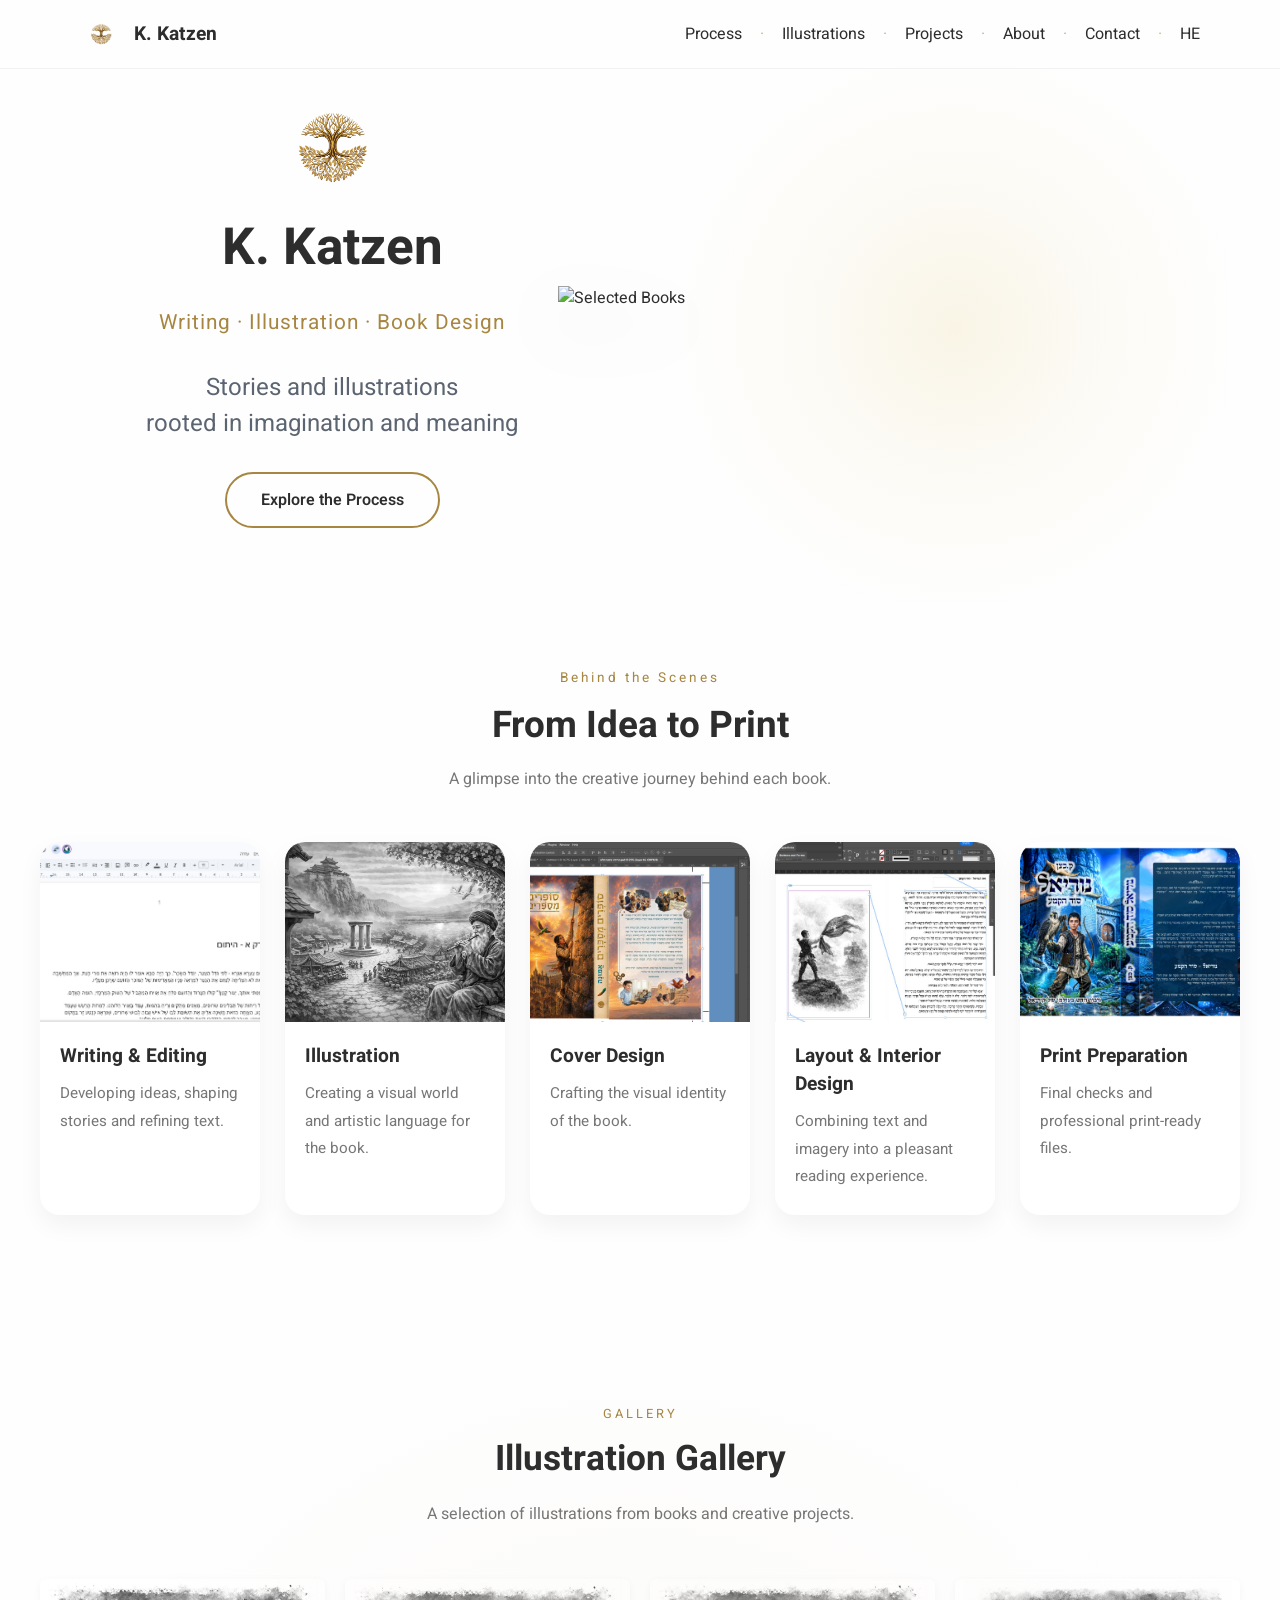
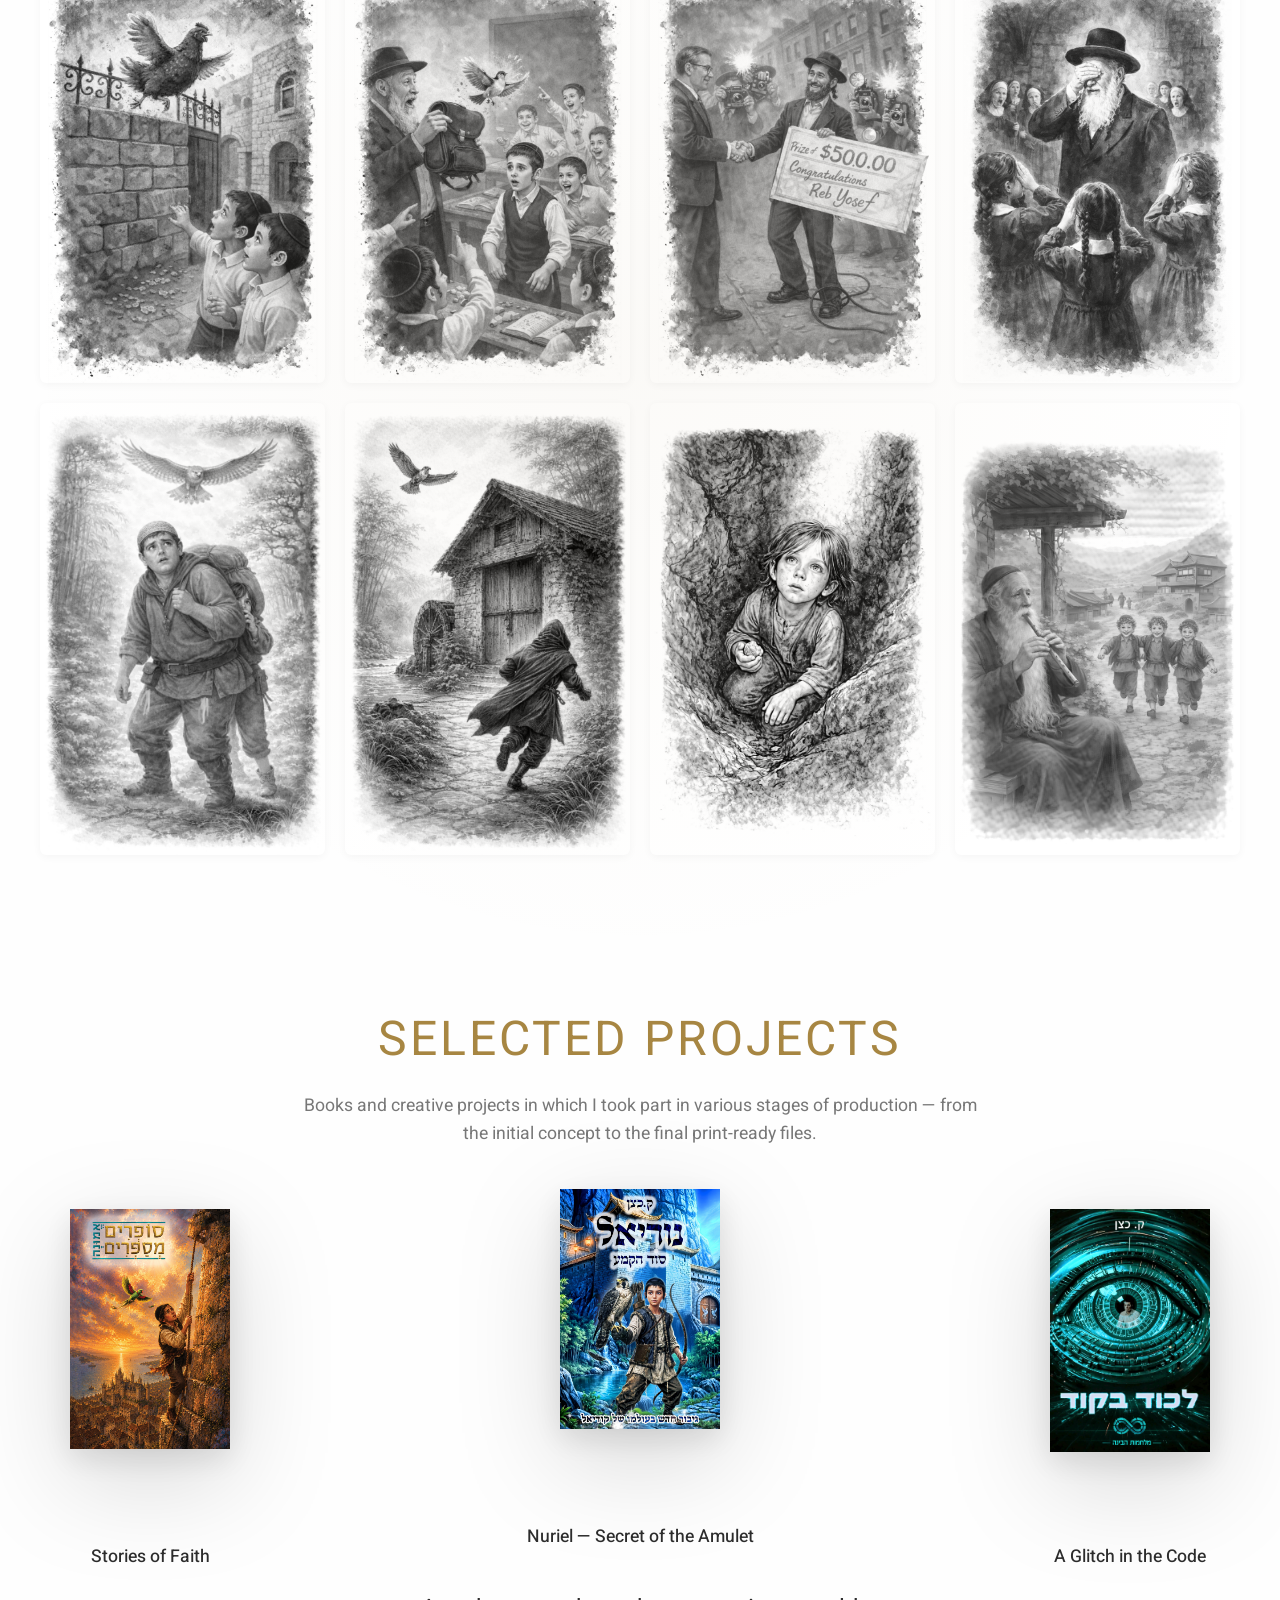
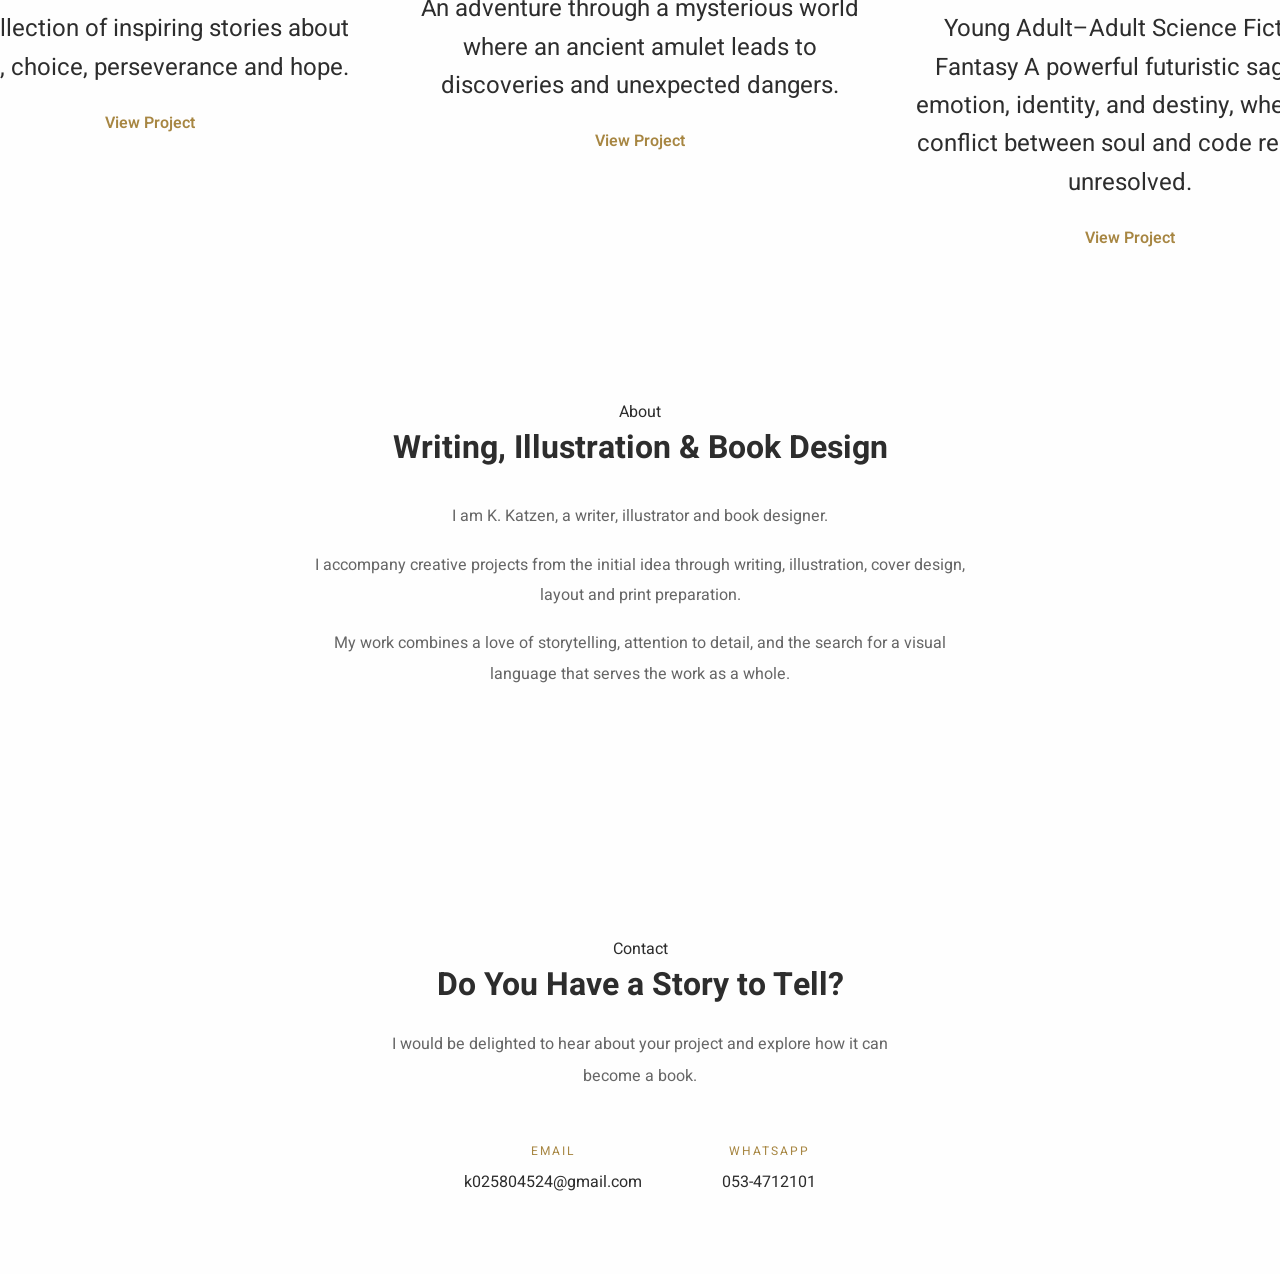
==== commit 867e3eb7: "Update index.html" ====
--- a/en/index.html
+++ b/en/index.html
@@ -143,7 +143,7 @@
          <a href="../lakud.html" class="book-card">
 
         <div class="book-image">
-            <img src="images/lakud-book.jpg" alt="לקוד בקוד">
+            <img src="../images/lakud-book.jpg" alt="לקוד בקוד">
         </div>
 
         <h3>A Glitch in the Code</h3>
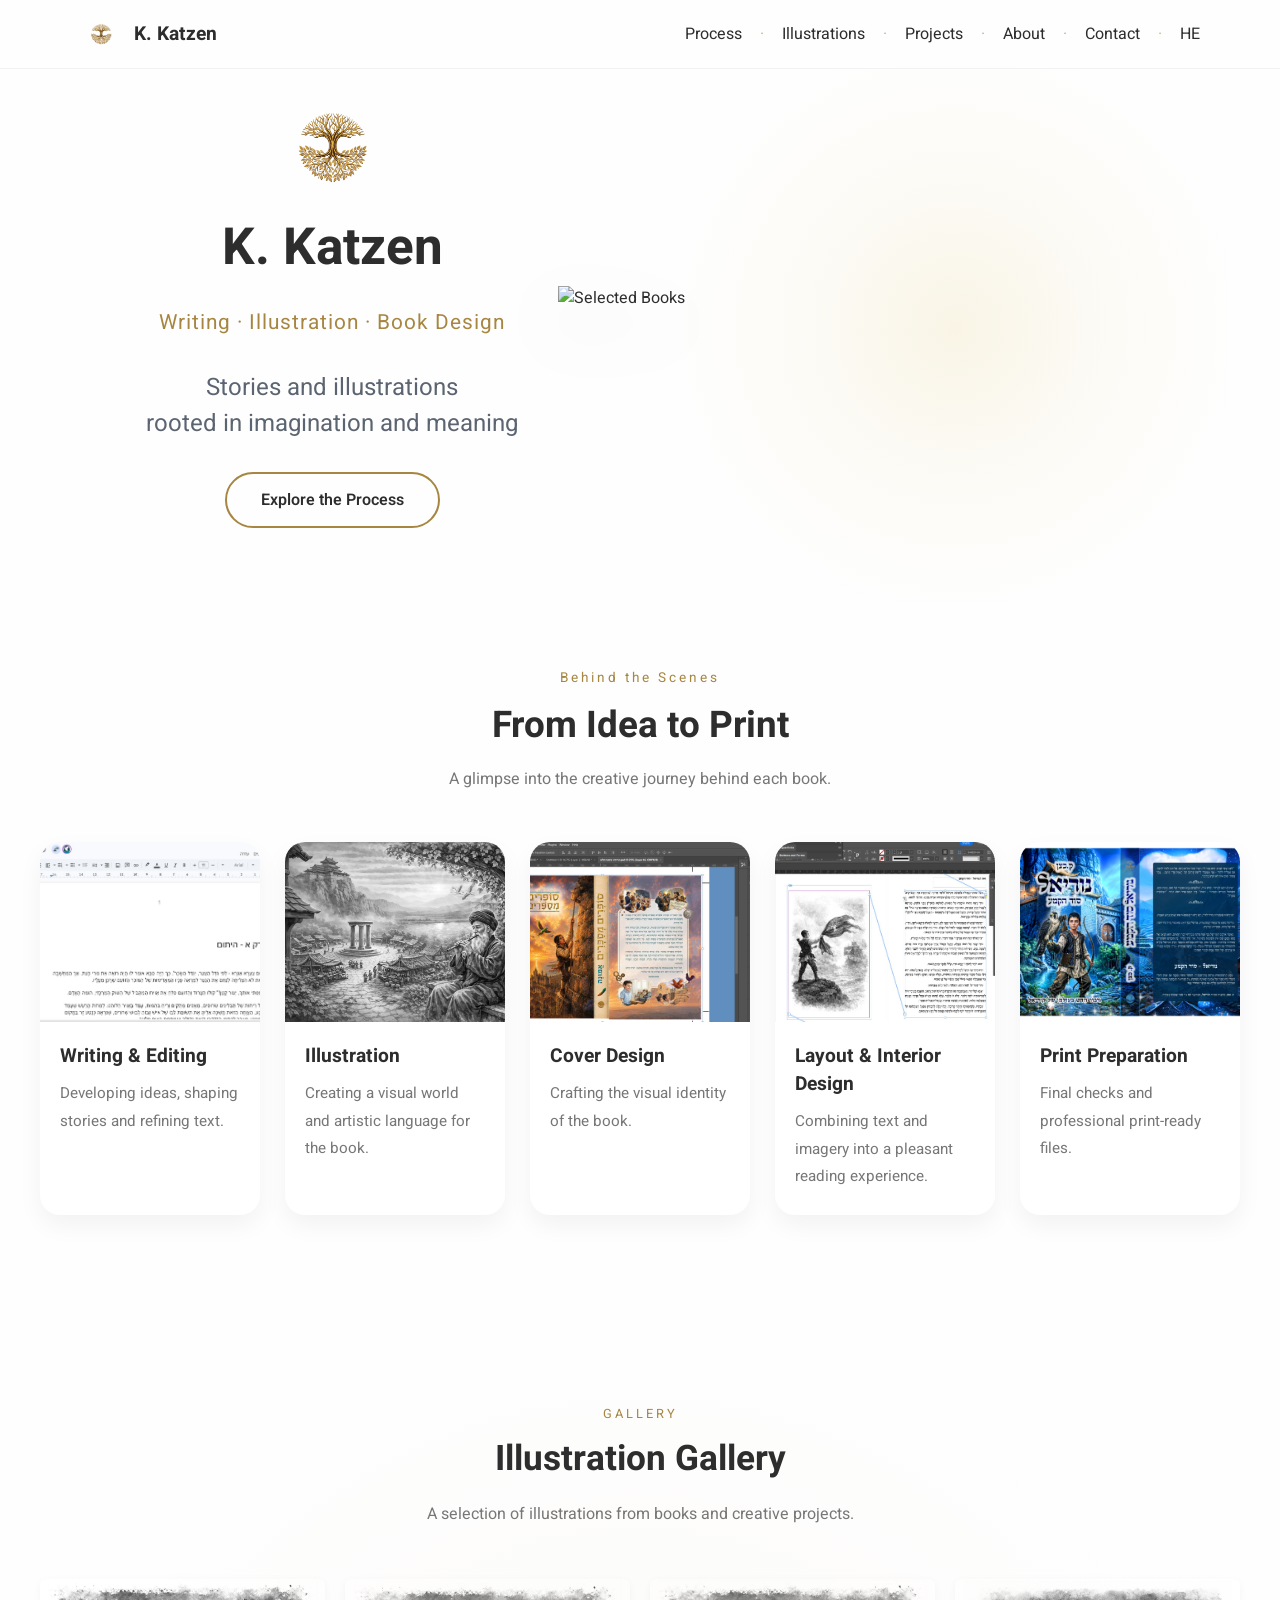
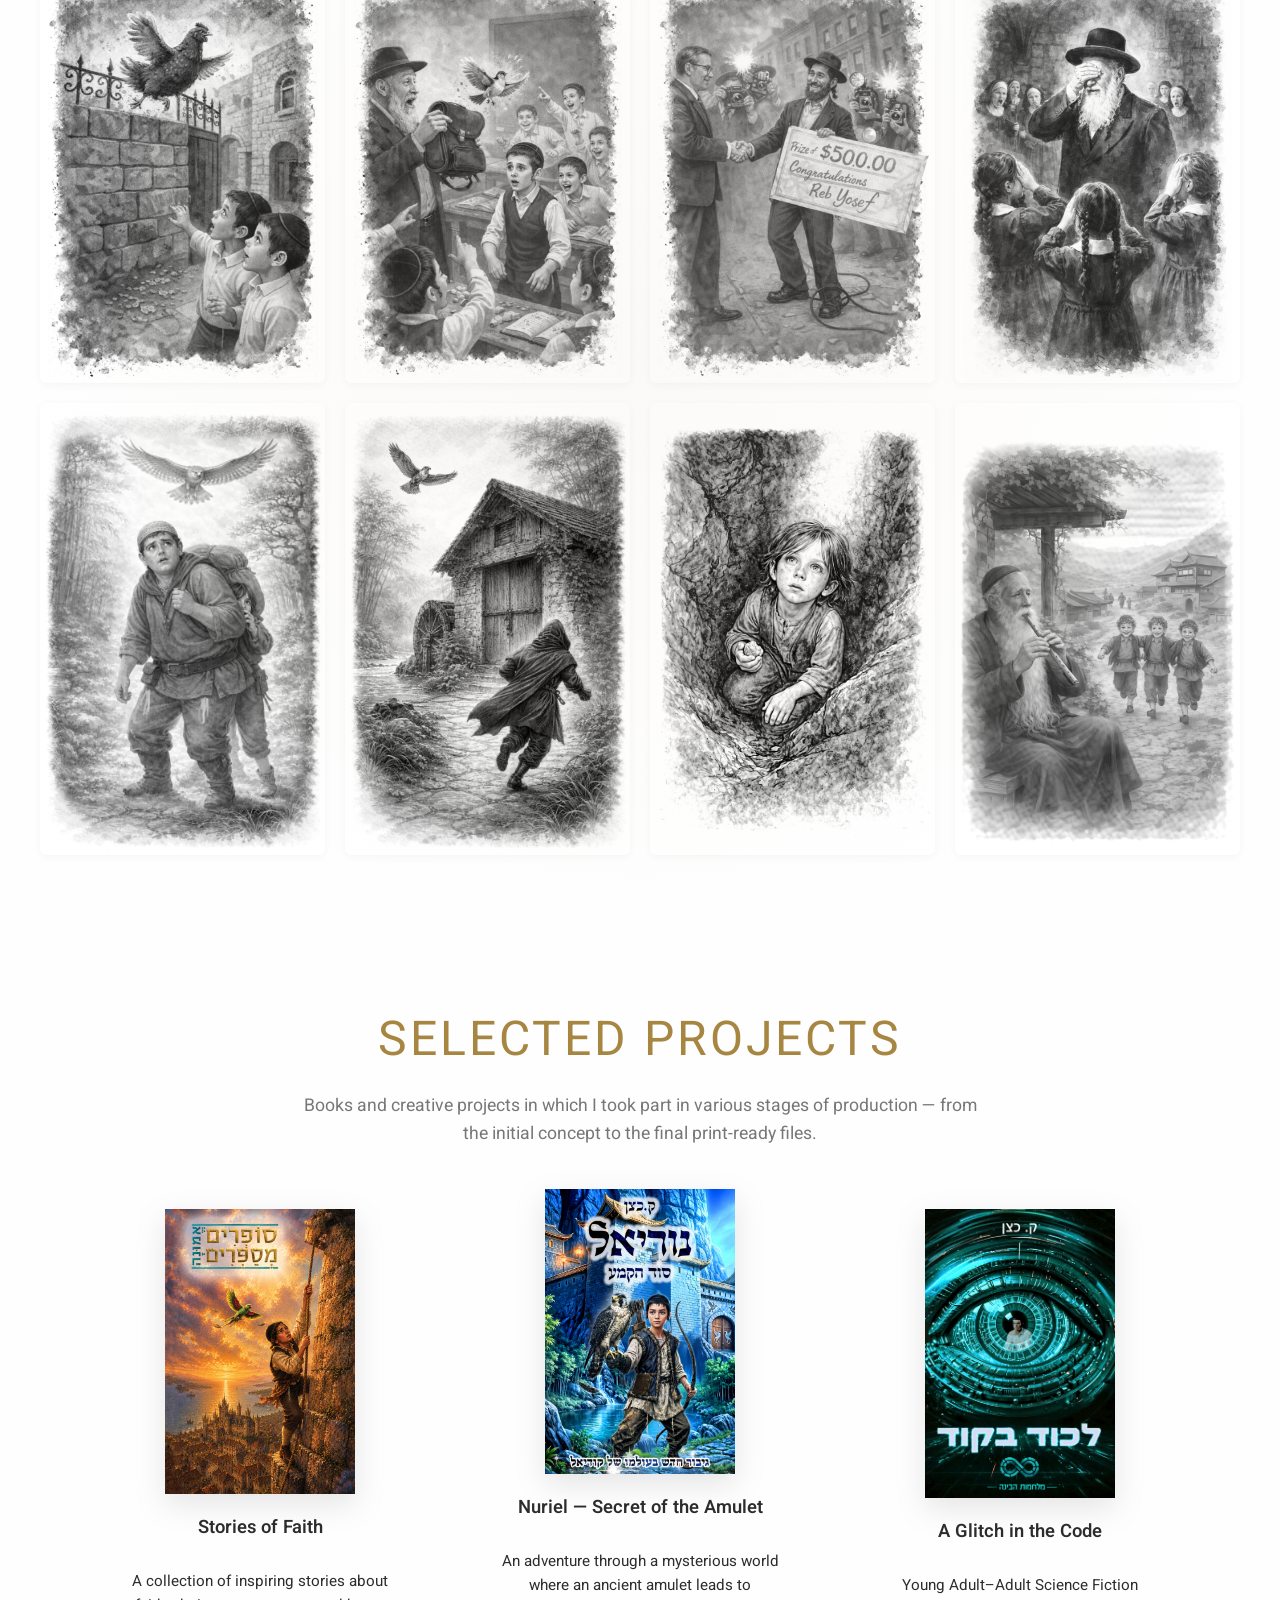
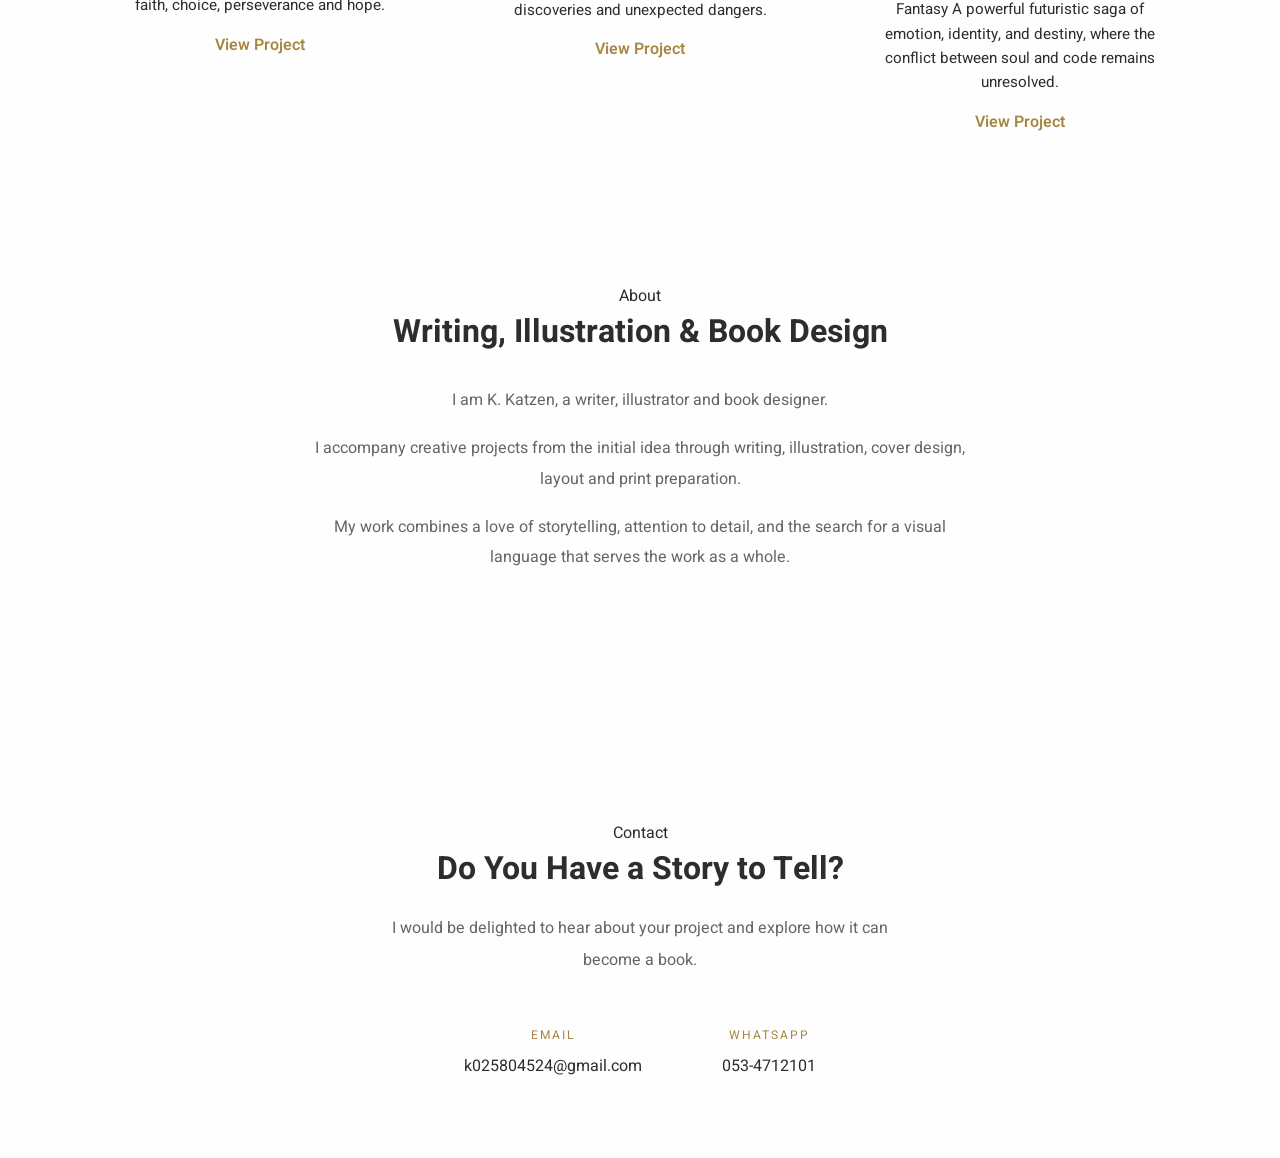
==== commit ab0a0d8d: "Update index.html" ====
--- a/en/index.html
+++ b/en/index.html
@@ -9,7 +9,7 @@
 <link rel="preconnect" href="https://fonts.googleapis.com">
 <link rel="preconnect" href="https://fonts.gstatic.com" crossorigin>
 <link href="https://fonts.googleapis.com/css2?family=Heebo:wght@300;400;500;700;800&display=swap" rel="stylesheet">
-    <link rel="icon" type="image/png" href="../images/logo.png">
+    <link rel="icon" type="image/png" href="../images/favicon.png">
 </head>
 <body>
 
--- a/css/style.css
+++ b/css/style.css
@@ -1,4 +1,3 @@
-
 :root{
     --gold:#A78642;
     --dark:#2D2D2D;
@@ -83,17 +82,11 @@
 
 /* צמצום הרווח הכללי והגדלת אזור התוכן */
 .hero {
-
     position: relative;
-
     display: flex;
-
     align-items: center;
-
     justify-content: center;
-
     gap: 20px;
-
     padding: 40px 40px 60px;
 }
 
@@ -230,7 +223,7 @@
     display:flex;
     justify-content:center;
     align-items:center;
-    min-height:320px;
+    min-height:auto; /* תוקן ל-auto כדי למנוע מתיחת תמונות קבועה */
 }
 
 .featured{
@@ -249,15 +242,12 @@
     font-weight:600;
 }
 @media (max-width:900px){
-
     .featured{
         transform:none;
     }
-
     .featured:hover{
         transform:translateY(-8px);
     }
-
 }
 
 .books {
@@ -281,38 +271,62 @@
     font-size: 1.1rem;
 }
 
-/* גריד הספרים */
+/* ==========================================
+   גריד הספרים והכרטיסים - הגרסה המאוחדת והיציבה
+========================================== */
+
+/* גריד הספרים הראשי */
 .books-grid {
     display: grid;
-    grid-template-columns: repeat(3, 1fr);
-   gap: 40px;
-    max-width: 1000px; /* שומר על הספרים מרוכזים ויפים */
+    grid-template-columns: repeat(3, 1fr); /* 3 עמודות קבועות ויציבות */
+    gap: 40px;
+    max-width: 1100px; 
     margin: 0 auto;
-    justify-content: center; /* ממרכז את העמודות בתוך המרחב */
-    justify-items: center;   /* ממרכז את התוכן של כל כרטיס בתוך העמודה שלו */
+    padding: 0 30px;   
+    justify-content: center;
+    justify-items: center;
 }
 
 /* עיצוב כרטיס הספר כקישור נלחץ */
 .book-card {
+    display: flex;
+    flex-direction: column;
+    align-items: center;
+    width: 100%;
+    text-decoration: none !important; /* ביטול גורף של קו תחתון */
+    color: inherit; 
     text-align: center;
-    text-decoration: none;
-    color: inherit;
-    display: flex;         /* שינוי ל-flex עוזר לשלוט ביישור הפנימי */
-    flex-direction: column;
-    align-items: center;   /* ממרכז את התמונה והטקסט אחד תחת השני */
-    width: 100%;           /* מבטיח פריסה שווה */
-}
-
-/* הקטנת תמונות הספרים כדי שייכנסו בבת אחת */
+}
+
+/* מניעת קו תחתון בכל מצב */
+.book-card:hover, 
+.book-card:focus,
+.book-card * {
+    text-decoration: none !important;
+}
+
+/* תיאור הספר - הפסקה שמתחת לכותרת */
+.book-card p {
+    font-size: 0.95rem;      
+    line-height: 1.6;
+    max-width: 280px;        
+    margin: 10px auto 15px;  
+    padding: 0 10px;         
+    word-wrap: break-word;   
+}
+
+/* התמונות בתוך הכרטיס */
 .book-card img {
-    width: 100%;
-    max-width: 160px; /* הוקטן מ-200px כדי למנוע חיתוך במסכים קטנים */
-    height: auto;
+    width: 100%;       
+    max-width: 190px;  
+    height: auto;      
+    display: block;
+    margin: 0 auto;
     transition: transform .35s ease, filter .35s ease;
     filter: drop-shadow(0 10px 15px rgba(0,0,0,.10));
 }
 
-/* אפקט מעבר עכבר יוקרתי */
+/* אפקט מעבר עכבר על התמונה */
 .book-card img:hover {
     transform: translateY(-8px) scale(1.04);
     filter: drop-shadow(0 15px 25px rgba(0,0,0,.15));
@@ -320,21 +334,35 @@
 
 /* כותרת הספר מתחת לתמונה */
 .book-card h3 {
-    margin-top: 15px;
-    font-size: 1.1rem;
-    font-weight: 500;
+    margin-top: 20px;
+    font-size: 1.15rem;
+    font-weight: 600;
     color: var(--dark);
     transition: color 0.3s ease;
 }
 
-/* שינוי צבע הטקסט כשהעכבר מעל כל אזור הכרטיס */
+/* שינוי צבע הכותרת במעבר עכבר */
 .book-card:hover h3 {
     color: var(--gold);
 }
 
+/* --- התאמות רספונסיביות למסכים קטנים --- */
+@media (max-width: 900px) {
+    .books-grid {
+        grid-template-columns: repeat(2, 1fr); 
+        gap: 30px;
+    }
+}
+
+@media (max-width: 600px) {
+    .books-grid {
+        grid-template-columns: 1fr; 
+        gap: 45px;
+    }
+}
 
 /* =========================
-   PROCESS
+    PROCESS
 ========================= */
 
 .process{
@@ -349,291 +377,197 @@
 
 .process-tag{
     display:block;
-
-    color:var(--gold);
-
+    color:var(--gold);
     font-size:.85rem;
-
     letter-spacing:3px;
-
     margin-bottom:10px;
 }
 
 .process-header h2{
     font-size:2.3rem;
-
     margin:0 0 15px;
-
     color:var(--dark);
 }
 
 .process-header p{
     font-size:1rem;
-
     color:#777;
-
     margin:0;
 }
 
 .process-grid{
-
     max-width:1300px;
-
     margin:auto;
-
     display:grid;
-
-    grid-template-columns:
-        repeat(auto-fit,minmax(220px,1fr));
-
+    grid-template-columns: repeat(auto-fit,minmax(220px,1fr));
     gap:25px;
 }
 
 .process-card{
-
     background:white;
-
     border-radius:20px;
-
     overflow:hidden;
-
-    box-shadow:
-        0 10px 25px rgba(0,0,0,.05);
-
-    transition:
-        transform .3s ease,
-        box-shadow .3s ease;
+    box-shadow: 0 10px 25px rgba(0,0,0,.05);
+    transition: transform .3s ease, box-shadow .3s ease;
 }
 
 .process-card:hover{
-
     transform:translateY(-6px);
-
-    box-shadow:
-        0 20px 40px rgba(0,0,0,.1);
+    box-shadow: 0 20px 40px rgba(0,0,0,.1);
 }
 
 .process-card img{
-
     width:100%;
-
     height:180px;
-
     object-fit:cover;
-
     display:block;
 }
 
 .process-card h3{
-
     margin:20px 20px 10px;
-
     font-size:1.2rem;
-
     color:var(--dark);
 }
 
 .process-card p{
-
     margin:0 20px 25px;
-
     font-size:.95rem;
-
     line-height:1.8;
-
     color:#777;
 }
 
-/* MOBILE */
-
+/* MOBILE PROCESS */
 @media (max-width:900px){
-
     .process{
         padding:60px 25px 80px;
     }
-
     .process-header h2{
         font-size:1.9rem;
     }
-
     .process-grid{
         grid-template-columns:1fr;
     }
-}
+    .services {
+        padding: 80px 30px;
+    }
+    .process-steps {
+        grid-template-columns: 1fr;
+    }
+    .process-steps div:not(:last-child)::after {
+        content: "↓";
+        left: 50%;
+        top: auto;
+        bottom: -22px;
+        transform: translateX(-50%);
+    }
+}
+
 /* =========================
-   ILLUSTRATIONS
+    ILLUSTRATIONS
 ========================= */
 
 .illustrations{
-
     position:relative;
-
     padding:90px 40px;
-
     background:#fefefe;
 }
 
 .illustrations::before{
-
     content:"";
-
     position:absolute;
-
     inset:0;
-
-    background:
-        radial-gradient(
-            circle at center,
-            rgba(167,134,66,.04),
-            transparent 70%
-        );
-
+    background: radial-gradient(circle at center, rgba(167,134,66,.04), transparent 70%);
     pointer-events:none;
 }
 
 .illustrations-header{
-
     text-align:center;
-
     max-width:700px;
-
     margin:0 auto 50px;
 }
 
 .illustrations-tag{
-
     display:block;
-
-    color:var(--gold);
-
+    color:var(--gold);
     font-size:.8rem;
-
     letter-spacing:3px;
-
     margin-bottom:10px;
-
     text-transform:uppercase;
 }
 
 .illustrations-header h2{
-
     margin:0 0 15px;
-
     font-size:2.2rem;
-
     font-weight:700;
-
     color:var(--dark);
 }
 
 .illustrations-header p{
-
     margin:0;
-
     font-size:1rem;
-
     color:#777;
-
     line-height:1.8;
 }
 
 /* =========================
-   MASONRY GALLERY
+    MASONRY GALLERY
 ========================= */
 
 .illustrations-grid{
-
     max-width:1400px;
-
     margin:auto;
-
     column-count:4;
-
     column-gap:20px;
 }
 
 .illustrations-grid img{
-
     width:100%;
-
     display:block;
-
     margin-bottom:20px;
-
     border-radius:6px;
-
     cursor:pointer;
-
     background:white;
-
-   box-shadow:
-    0 2px 8px rgba(0,0,0,.04);
-
-    transition:
-        transform .3s ease,
-        box-shadow .3s ease;
+    box-shadow: 0 2px 8px rgba(0,0,0,.04);
+    transition: transform .3s ease, box-shadow .3s ease;
 }
 
 .illustrations-grid img:hover{
-
     transform:translateY(-5px);
-
-    box-shadow:
-        0 18px 40px rgba(0,0,0,.14);
+    box-shadow: 0 18px 40px rgba(0,0,0,.14);
 }
 
 /* =========================
-   LIGHTBOX
+    LIGHTBOX
 ========================= */
 
 .lightbox{
-
     position:fixed;
-
     inset:0;
-
     display:flex;
-
     justify-content:center;
-
     align-items:center;
-
-   background:rgba(254,254,254,.96);
-
-backdrop-filter:blur(10px);
-
+    background:rgba(254,254,254,.96);
+    backdrop-filter:blur(10px);
     opacity:0;
-
     visibility:hidden;
-
     transition:.25s ease;
-
     z-index:9999;
 }
 
 .lightbox.active{
-
     opacity:1;
-
     visibility:visible;
 }
 .lightbox-close{
-
     position:absolute;
-
     top:25px;
     right:30px;
-
     border:none;
     background:none;
-
     font-size:42px;
     font-weight:300;
-
     color:rgba(120,120,120,.8);
-
     cursor:pointer;
-
     transition:.2s;
 }
 
@@ -642,26 +576,16 @@
 }
 .lightbox-prev,
 .lightbox-next{
-
     position:absolute;
-
     top:50%;
-
     transform:translateY(-50%);
-
     border:none;
     background:none;
-
     font-size:70px;
-
     font-weight:200;
-
     color:rgba(140,140,140,.55);
-
     cursor:pointer;
-
     transition:.25s;
-
     z-index:10000;
 }
 
@@ -675,79 +599,54 @@
 
 .lightbox-prev:hover,
 .lightbox-next:hover{
-
     color:rgba(140,140,140,.95);
 }
 
 /* =========================
-   TABLET
+    TABLET & MOBILE GALLERY
 ========================= */
 
 @media (max-width:1100px){
-
     .illustrations-grid{
         column-count:3;
     }
 }
 
-/* =========================
-   MOBILE
-========================= */
-
 @media (max-width:768px){
-
     .illustrations{
-
         padding:70px 25px;
     }
-
     .illustrations-grid{
         column-count:2;
     }
-
     .illustrations-header h2{
         font-size:1.8rem;
     }
 }
 
 @media (max-width:500px){
-
     .illustrations-grid{
         column-count:1;
     }
 }
 .lightbox-counter{
-
     position:absolute;
-
     bottom:35px;
-
     left:50%;
-
     transform:translateX(-50%);
-
     color:rgba(167,134,66,.9);
-
     font-size:.95rem;
-
     font-weight:400;
-
     letter-spacing:3px;
-
     z-index:10000;
 }
 .lightbox img{
-
     max-width:90vw;
     max-height:90vh;
-
     border-radius:12px;
-
     user-select:none;
     -webkit-user-drag:none;
-
-    box-shadow:
-        0 20px 60px rgba(0,0,0,.4);
+    box-shadow: 0 20px 60px rgba(0,0,0,.4);
 }
 .lightbox-prev,
 .lightbox-next{
@@ -760,472 +659,245 @@
 }
 .lightbox-prev-zone,
 .lightbox-next-zone{
-
     position:absolute;
-
     top:0;
     bottom:0;
-
     width:30%;
-
     cursor:pointer;
-
     z-index:10000;
 }
 
 .lightbox-prev-zone{
-
     left:0;
 }
 
 .lightbox-next-zone{
-
     right:0;
 }
+
 /* =========================
-MOBILE
+    ABOUT
 ========================= */
-@media (max-width:900px){
-    .services{
-        padding:80px 30px;
-    }
-
-    .process{
-        padding:80px 30px;
-    }
-
-    .process-steps{
-        grid-template-columns:1fr;
-    }
-
-    .process-steps div:not(:last-child)::after{
-        content:"↓";
-        left:50%;
-        top:auto;
-        bottom:-22px;
-        transform:translateX(-50%);
-    }
-    
-    .books-grid{
-        grid-template-columns:repeat(2,1fr);
-    }
-} /* סגירת המדיה קוורי של 900 פיקסלים */
-
-@media (max-width:600px){
-    .books-grid{
-        grid-template-columns:1fr;
-    }
+
+.about{
+    padding:110px 40px;
+    background:#fefefe;
+}
+
+.about-content{
+    max-width:680px;
+    margin:0 auto;
+    text-align:center;
+}
+
+.about h2{
+    margin:0 0 30px;
+    font-size:2rem;
+    font-weight:700;
+    color:var(--dark);
+}
+
+.about p{
+    margin:0 0 18px;
+    font-size:1rem;
+    line-height:1.9;
+    color:#666;
 }
 /* =========================
-   ABOUT
+    CONTACT
 ========================= */
 
-.about{
-
-    padding:110px 40px;
-
+.contact{
+    padding:120px 40px 80px;
     background:#fefefe;
 }
 
-.about-content{
-
-    max-width:680px;
-
-    margin:0 auto;
-
+.contact-content{
+    max-width:800px;
+    margin:auto;
     text-align:center;
 }
 
-.about h2{
-
-    margin:0 0 30px;
-
+.contact h2{
+    margin:0 0 20px;
     font-size:2rem;
-
-    font-weight:700;
-
     color:var(--dark);
 }
 
-.about p{
-
-    margin:0 0 18px;
-
+.contact p{
+    margin:0 auto 50px;
+    max-width:500px;
     font-size:1rem;
-
-    line-height:1.9;
-
+    line-height:2;
     color:#666;
 }
-/* =========================
-   CONTACT
-========================= */
-
-.contact{
-
-    padding:120px 40px 80px;
-
-    background:#fefefe;
-}
-
-.contact-content{
-
-    max-width:800px;
-
-    margin:auto;
-
+
+.contact-details{
+    display:flex;
+    justify-content:center;
+    gap:80px;
+    flex-wrap:wrap;
+}
+
+.contact-item{
+    display:flex;
+    flex-direction:column;
+    gap:10px;
+}
+
+.contact-title{
+    font-size:.75rem;
+    letter-spacing:2px;
+    text-transform:uppercase;
+    color:var(--gold);
+}
+
+.contact-item a{
+    text-decoration:none;
+    color:var(--dark);
+    font-size:1rem;
+    transition:.3s;
+}
+
+.contact-item a:hover{
+    color:var(--gold);
+}
+
+/* DAF SEFER */
+.book-page-hero{
+    position:relative;
+    padding:100px 40px 80px;
     text-align:center;
-}
-
-.contact h2{
-
-    margin:0 0 20px;
-
-    font-size:2rem;
-
-    color:var(--dark);
-}
-
-.contact p{
-
-    margin:0 auto 50px;
-
-    max-width:500px;
-
-    font-size:1rem;
-
-    line-height:2;
-
-    color:#666;
-}
-
-.contact-details{
-
-    display:flex;
-
-    justify-content:center;
-
-    gap:80px;
-
-    flex-wrap:wrap;
-}
-
-.contact-item{
-
-    display:flex;
-
-    flex-direction:column;
-
-    gap:10px;
-}
-
-.contact-title{
-
-    font-size:.75rem;
-
-    letter-spacing:2px;
-
-    text-transform:uppercase;
-
-    color:var(--gold);
-}
-
-.contact-item a{
-
-    text-decoration:none;
-
-    color:var(--dark);
-
-    font-size:1rem;
-
-    transition:.3s;
-}
-
-.contact-item a:hover{
-
-    color:var(--gold);
-}
-
-}
-/*daf sefer*/
-.book-page-hero{
-
-    position:relative;
-
-    padding:100px 40px 80px;
-
-    text-align:center;
-
     overflow:hidden;
 }
 .book-page-hero::before{
-
     content:"";
-
     position:absolute;
-
     width:700px;
     height:700px;
-
     left:50%;
     top:50%;
-
     transform:translate(-50%,-50%);
-
     border-radius:50%;
-
     background:radial-gradient(
         circle,
         rgba(212,175,55,.10) 0%,
         rgba(212,175,55,.04) 40%,
         transparent 75%
     );
-
     pointer-events:none;
 }
 .book-page-cover{
-
     display:block;
-
     width:250px;
-
     max-width:90%;
-
     margin:0 auto;
-
     transform:none;
-
-    filter:
-        drop-shadow(
-            0 30px 50px rgba(0,0,0,.15)
-        );
+    filter: drop-shadow(0 30px 50px rgba(0,0,0,.15));
 }
 .book-page-content{
-
     max-width:900px;
-
     margin:0 auto;
-
     position:relative;
-
     z-index:2;
 }
-.book-image{
-
+.book-page-content h1{
+    margin:0;
+    font-size:2.8rem;
+    line-height:1.1;
+}
+
+.project-list{
+    list-style:none;
+    padding:0;
+    margin:0 auto 50px;
+    display:grid;
+    grid-template-columns: repeat(2,max-content);
+    justify-content:center;
+    gap:14px 40px;
+}
+
+.project-list li{
+    font-size:1rem;
+    color:#666;
+}
+.book-meta{
+    margin:5px 0 0;
+    font-size:.95rem;
+    color:#888;
+    letter-spacing:1px;
+}
+.book-side{
+    display:flex;
+    flex-direction:column;
+    align-items:center;
+    gap:15px;
+}
+.showcase .section-text p{
+    font-size:0.92rem;
+    line-height:1.8;
+}
+.showcase{
+    max-width:1100px;
+    margin:60px auto;
+    padding:0 40px;
+    display:grid;
+    grid-template-columns: 1fr 480px;
+    align-items:center;
+}
+.case-study{
+    padding:60px 40px;
+    background:#fefefe;
+}
+.case-study .section-text{
+    max-width:760px;
+    margin:0 auto;
+    text-align:center;
+}
+
+.case-study .section-tag{
     display:block;
-
-    width:450px;
-
-    max-width:90%;
-
-    margin:0 auto;
-
-    transform:none;
-
-    filter:
-        drop-shadow(
-            0 30px 50px rgba(0,0,0,.15)
-        );
-}
-.book-page-content h1{
-
-    margin:0;
-
-    font-size:2.8rem;
-
-    line-height:1.1;
-}
-
-.project-list{
-
-    list-style:none;
-
-    padding:0;
-
-    margin:0 auto 50px;
-
-    display:grid;
-
-    grid-template-columns:
-        repeat(2,max-content);
-
-    justify-content:center;
-
-    gap:14px 40px;
-}
-
-.project-list li{
-
-    font-size:1rem;
-
+    margin-bottom:9px;
+    color:var(--gold);
+    font-size:.8rem;
+    letter-spacing:3px;
+    text-transform:uppercase;
+}
+.case-study h2{
+    margin:0 0 30px;
+    font-size:2rem;
+    font-weight:300;
+    color:var(--dark);
+}
+.case-study p{
+    font-size:1.1rem;
+    line-height:2.3;
     color:#666;
 }
-.book-meta{
-
-    margin:5px 0 0;
-
-    font-size:.95rem;
-
-    color:#888;
-
-    letter-spacing:1px;
-    
-}
-.book-side{
-
-    display:flex;
-
-    flex-direction:column;
-
-    align-items:center;
-
-    gap:15px;
-}
-.showcase .section-text p{
-
-    font-size:0.92rem;
-
-    line-height:1.8;
-}
-.showcase{
-
-    max-width:1100px;
-
-    margin:60px auto;
-
-    padding:0 40px;
-
-    display:grid;
-
-    grid-template-columns:
-        1fr
-        480px;
-
-    /*gap:70px;*/
-
-    align-items:center;
-}
-.case-study{
-
-    padding:60px 40px;
-
-    background:#fefefe;
-}
-.case-study .section-text{
-
-    max-width:760px;
-
-    margin:0 auto;
-
-    text-align:center;
-}
-
-.case-study .section-tag{
-
-    display:block;
-
-    margin-bottom:9px;
-
-    color:var(--gold);
-
-    font-size:.8rem;
-
-    letter-spacing:3px;
-
-    text-transform:uppercase;
-}
-.case-study h2{
-
-    margin:0 0 30px;
-
-    font-size:2rem;
-
-    font-weight:300;
-
-    color:var(--dark);
-}
-.case-study p{
-
-    font-size:1.1rem;
-
-    line-height:2.3;
-
-    color:#666;
-}
 .case-study p:last-child{
-
     margin-bottom:0;
 }
+
 @media (max-width:368px){
-
     .case-study{
-
         padding:90px 25px;
     }
-
     .case-study h2{
-
         font-size:1.1rem;
     }
+}
+
 .lightbox-image{
     cursor:pointer;
 }
 
-.lightbox{
-
-    position:fixed;
-
-    inset:0;
-
-    background:rgba(0,0,0,.92);
-
-    display:flex;
-
-    justify-content:center;
-
-    align-items:center;
-
-    opacity:0;
-
-    visibility:hidden;
-
-    transition:.25s;
-
-    z-index:9999;
-}
-
-.lightbox.active{
-
-    opacity:1;
-
-    visibility:visible;
-}
-
-.lightbox img{
-
-    max-width:90vw;
-
-    max-height:90vh;
-
-    border-radius:12px;
-}
-
 .lightbox-close{
-
     position:absolute;
-
     top:30px;
-
     left:30px;
-
     background:none;
-
     border:none;
-
     color:white;
-
     font-size:2rem;
-
     cursor:pointer;
 }
-
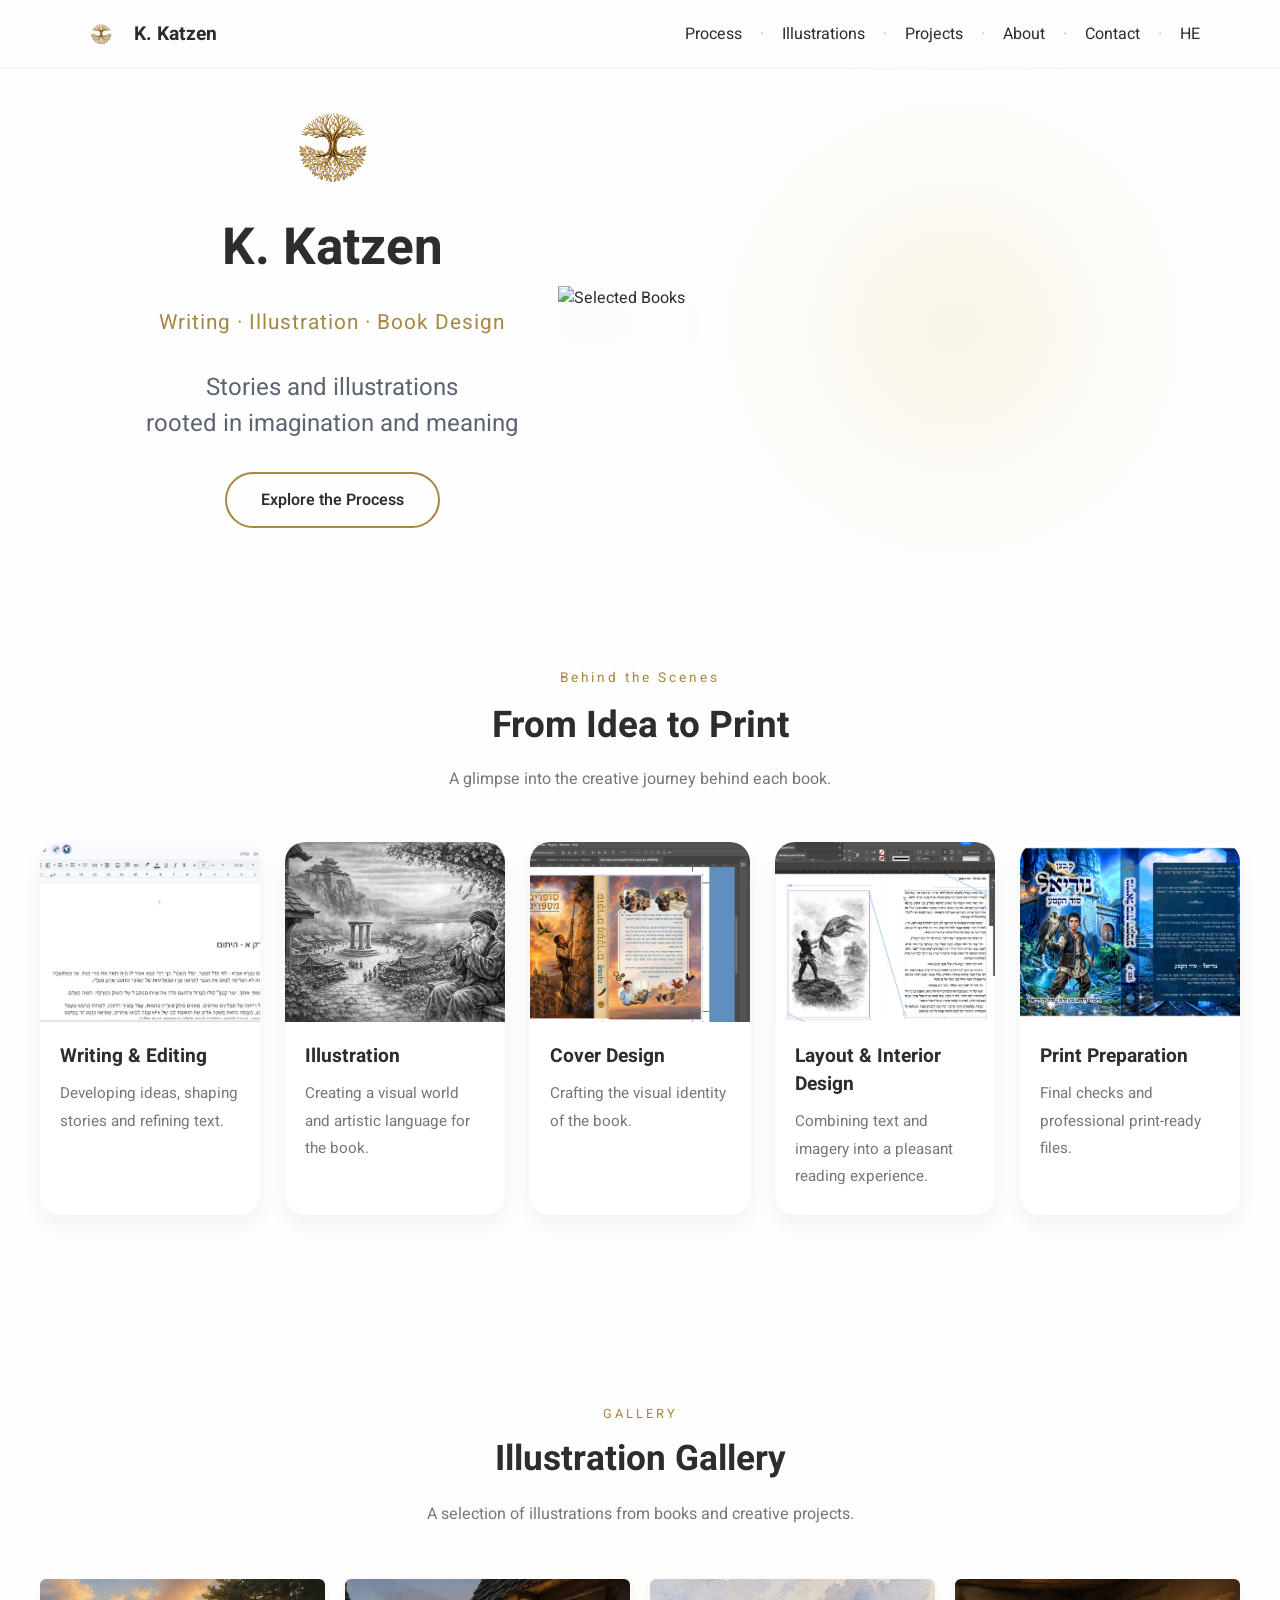
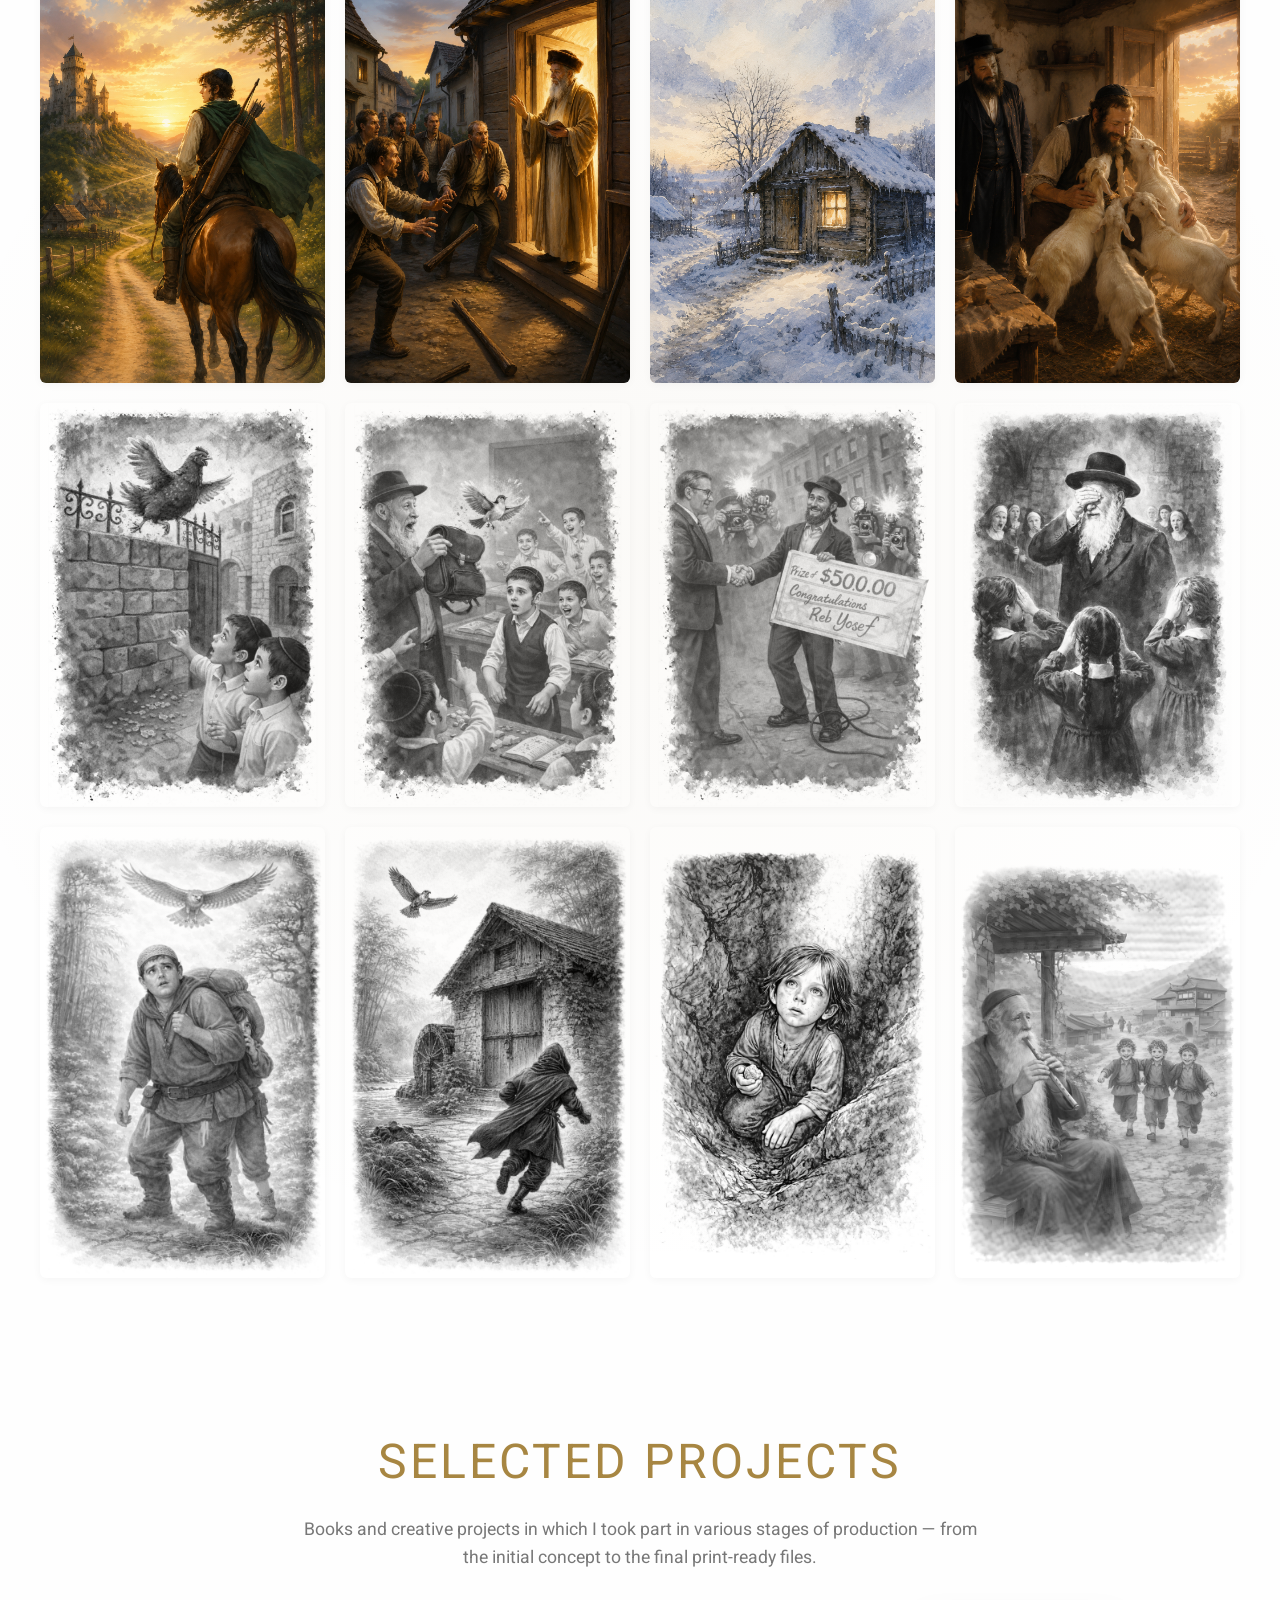
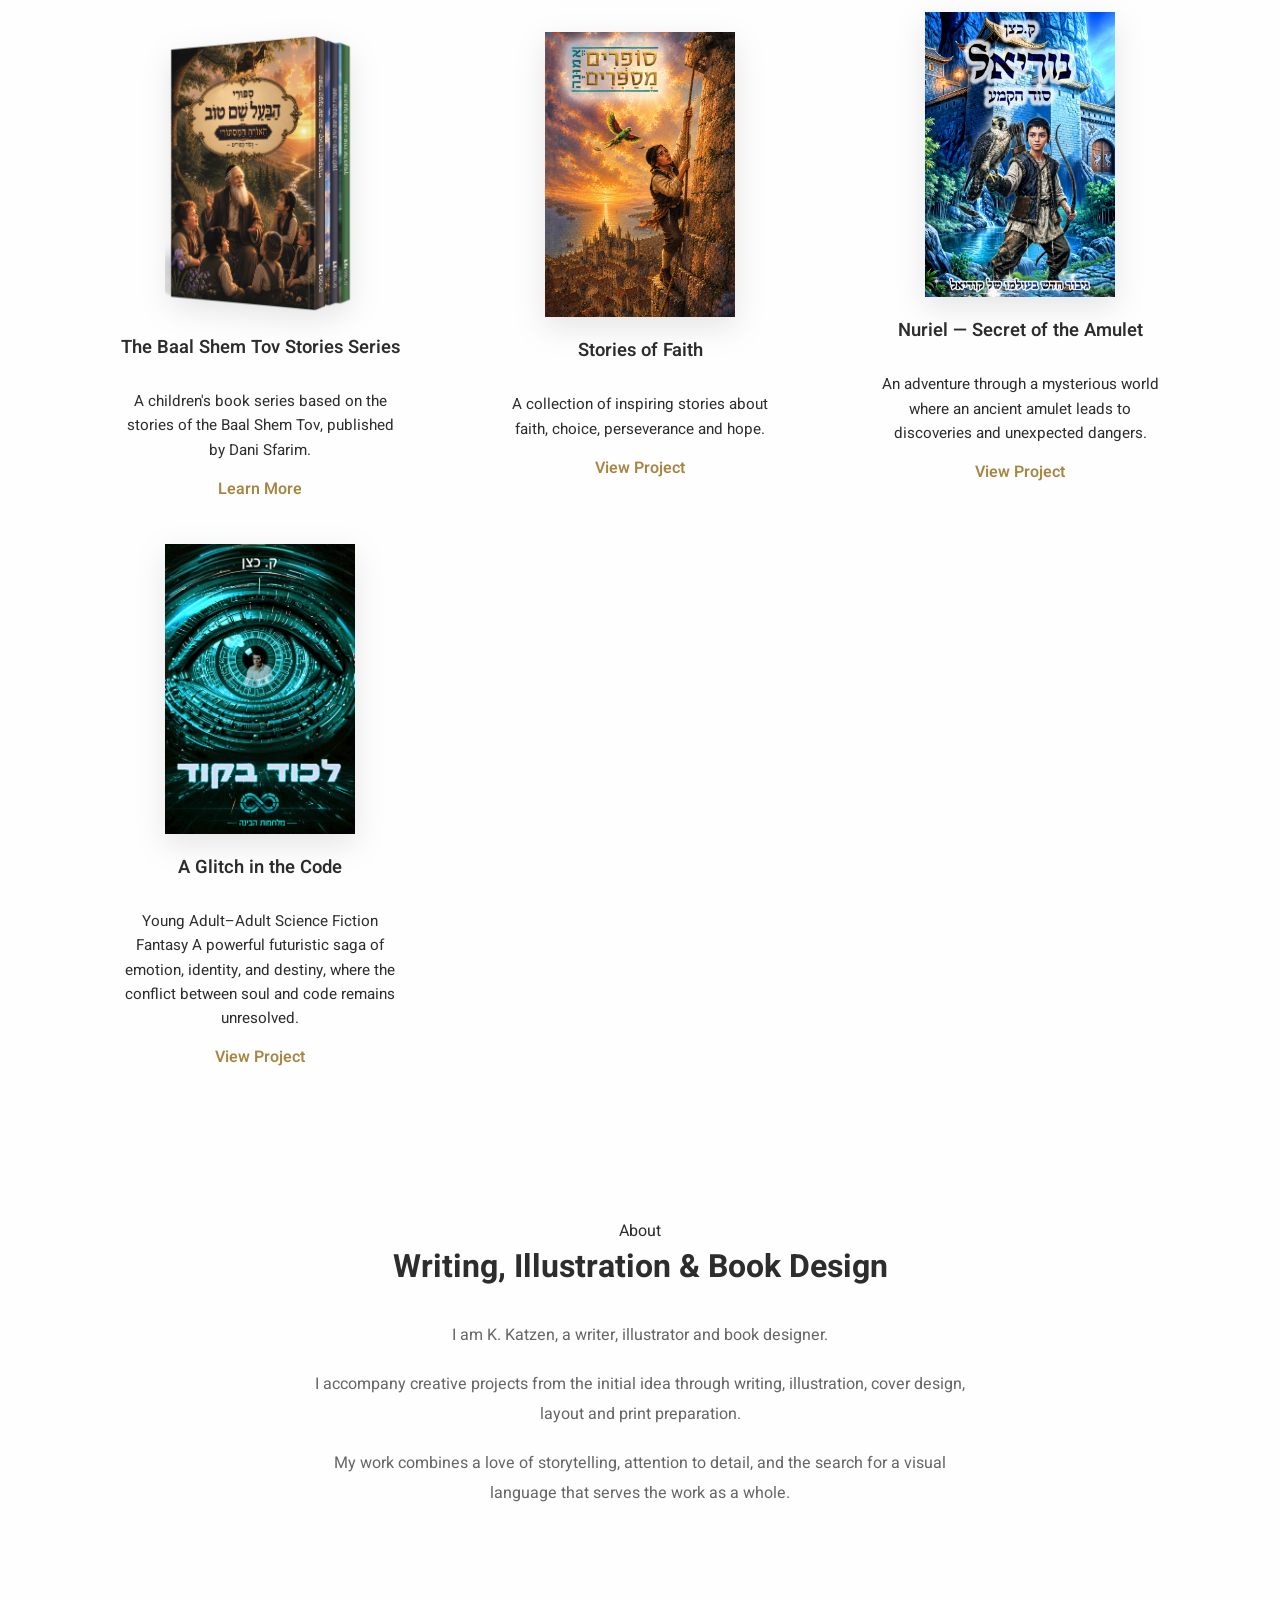
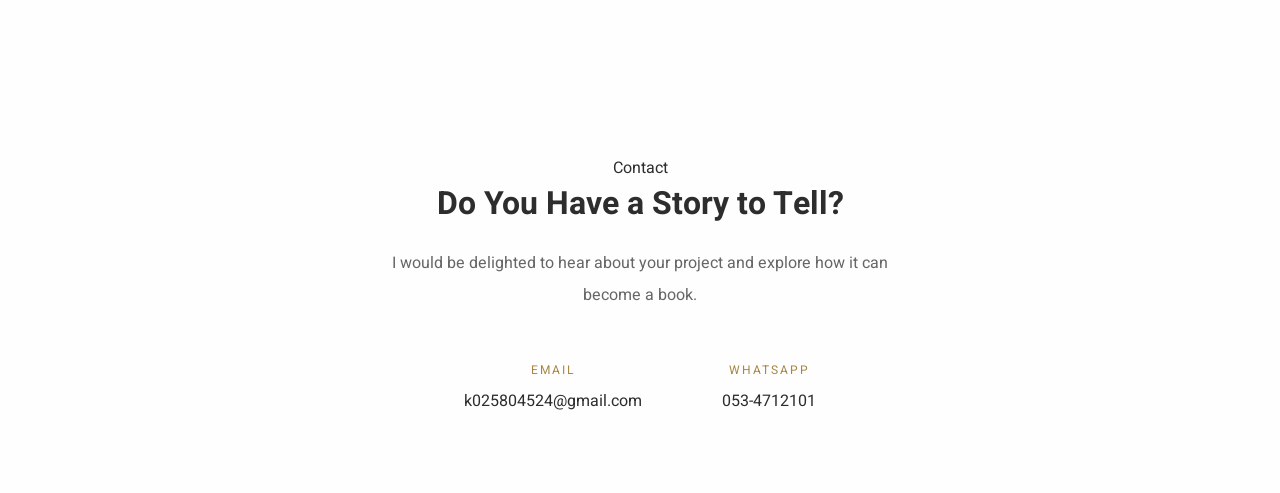
==== commit 235512af: "Update index.html" ====
--- a/en/index.html
+++ b/en/index.html
@@ -101,12 +101,16 @@
     </div>
 
     <div class="illustrations-grid">
+        <img src="../images/illustration10.png" alt="Illustration 10">
         <img src="../images/illustration1.jpg" alt="Illustration 1">
         <img src="../images/illustration2.jpg" alt="Illustration 2">
+        <img src="../images/illustration12.png" alt="Illustration 12">
         <img src="../images/illustration3.jpg" alt="Illustration 3">
         <img src="../images/illustration4.jpg" alt="Illustration 4">
+        <img src="../images/illustration13.png" alt="Illustration 13">
         <img src="../images/illustration5.jpg" alt="Illustration 5">
         <img src="../images/illustration6.jpg" alt="Illustration 6">
+        <img src="../images/illustration14.png" alt="Illustration 14">
         <img src="../images/illustration7.jpg" alt="Illustration 7">
         <img src="../images/illustration8.jpg" alt="Illustration 8">
     </div>
@@ -121,6 +125,22 @@
     </div>
 
     <div class="books-grid">
+       
+      <a href="book-besht-en.html" class="book-card">
+
+    <div class="book-image">
+        <img src="../images/sidra3.png" alt="The Baal Shem Tov Stories Series">
+    </div>
+
+    <h3>The Baal Shem Tov Stories Series</h3>
+
+    <p>
+        A children's book series based on the stories of the Baal Shem Tov, published by Dani Sfarim.
+    </p>
+
+    <span class="book-link">Learn More</span>
+
+</a>
 
         <a href="../book-sofrim.html" class="book-card">
             <div class="book-image">
--- a/css/style.css
+++ b/css/style.css
@@ -901,3 +901,11 @@
     font-size:2rem;
     cursor:pointer;
 }
+.project-video {
+    width: 100%;
+    max-width: 600px; /* או כל רוחב שמתאים לדף שלך */
+    height: auto;
+    border-radius: 8px; /* אם את רוצה פינות מעוגלות כמו לתמונות */
+    display: block;
+    margin: 20px auto;
+}
